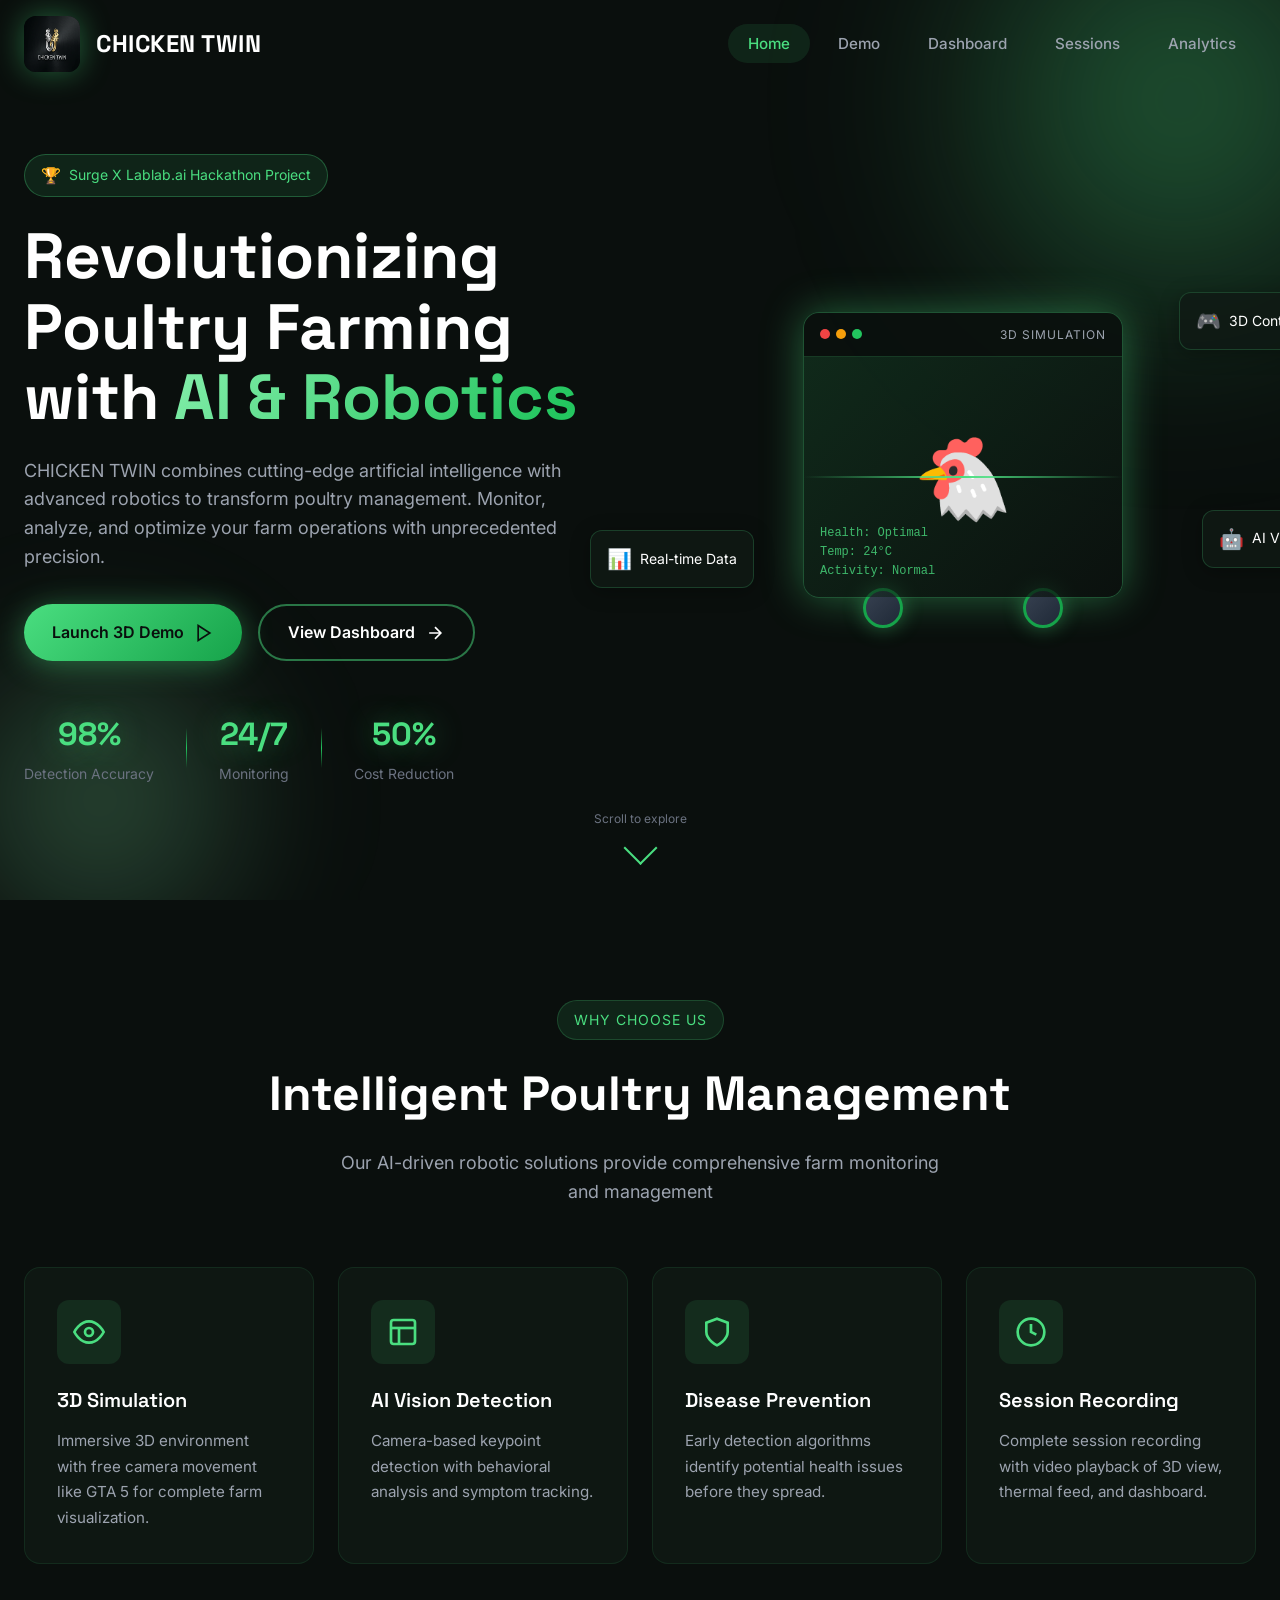
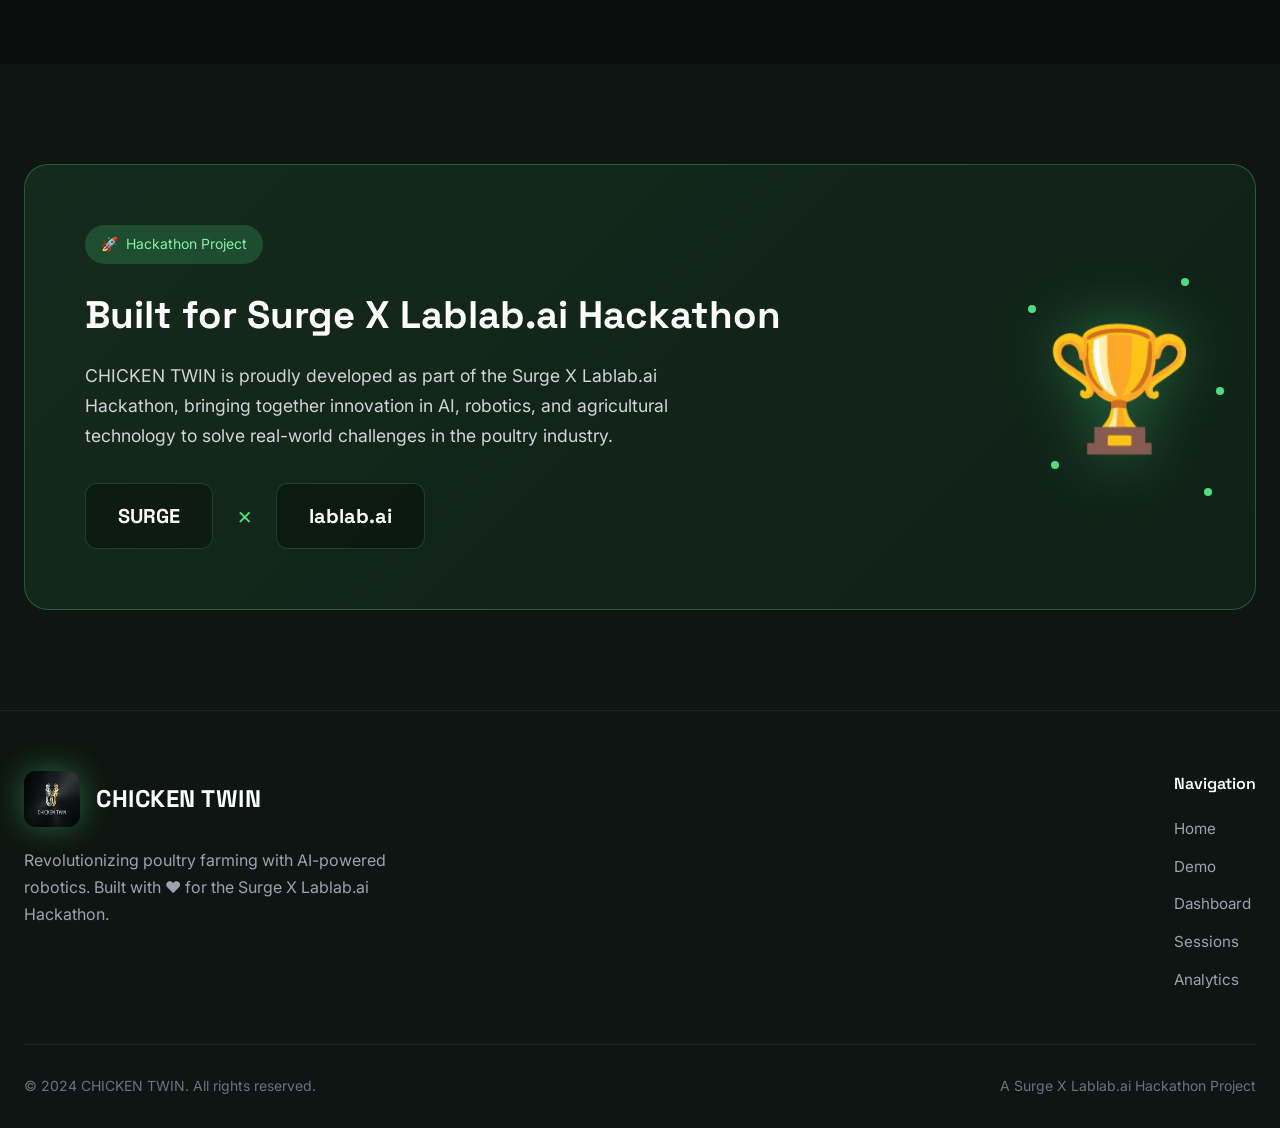
==== index.html @ 98b80a3b "Add files via upload" ====
<!DOCTYPE html>
<html lang="en">

<head>
    <meta charset="UTF-8">
    <meta name="viewport" content="width=device-width, initial-scale=1.0">
    <title>CHICKEN TWIN | AI-Powered Poultry Robotics</title>
    <link rel="icon" type="image/x-icon" href="fav.ico">
    <link rel="stylesheet" href="style.css">
    <link
        href="https://fonts.googleapis.com/css2?family=Inter:wght@300;400;500;600;700;800&family=Space+Grotesk:wght@400;500;600;700&display=swap"
        rel="stylesheet">
</head>

<body>
    <!-- Navigation -->
    <nav class="navbar">
        <div class="nav-container">
            <a href="index.html" class="logo">
                <img src="fav.ico" alt="Chicken Twin Logo" class="logo-icon">
                <span class="logo-text">CHICKEN TWIN</span>
            </a>
            <div class="nav-toggle" id="navToggle">
                <span></span>
                <span></span>
                <span></span>
            </div>
            <ul class="nav-menu" id="navMenu">
                <li><a href="index.html" class="nav-link active">Home</a></li>
                <li><a href="demo.html" class="nav-link">Demo</a></li>
                <li><a href="dashboard.html" class="nav-link">Dashboard</a></li>
                <li><a href="sessions.html" class="nav-link">Sessions</a></li>
                <li><a href="analytics.html" class="nav-link">Analytics</a></li>
            </ul>
        </div>
    </nav>

    <!-- Home Section -->
    <section id="home" class="hero">
        <div class="hero-glow"></div>
        <div class="hero-glow-2"></div>
        <div class="container">
            <div class="hero-content">
                <div class="hero-badge">
                    <span class="badge-icon">🏆</span>
                    <span>Surge X Lablab.ai Hackathon Project</span>
                </div>
                <h1 class="hero-title">
                    Revolutionizing Poultry Farming with
                    <span class="gradient-text">AI & Robotics</span>
                </h1>
                <p class="hero-subtitle">
                    CHICKEN TWIN combines cutting-edge artificial intelligence with advanced robotics
                    to transform poultry management. Monitor, analyze, and optimize your farm operations
                    with unprecedented precision.
                </p>
                <div class="hero-buttons">
                    <a href="demo.html" class="btn btn-primary">
                        <span>Launch 3D Demo</span>
                        <svg width="20" height="20" viewBox="0 0 24 24" fill="none" stroke="currentColor"
                            stroke-width="2">
                            <polygon points="5 3 19 12 5 21 5 3"></polygon>
                        </svg>
                    </a>
                    <a href="dashboard.html" class="btn btn-secondary">
                        <span>View Dashboard</span>
                        <svg width="20" height="20" viewBox="0 0 24 24" fill="none" stroke="currentColor"
                            stroke-width="2">
                            <path d="M5 12h14M12 5l7 7-7 7" />
                        </svg>
                    </a>
                </div>
                <div class="hero-stats">
                    <div class="stat-item">
                        <span class="stat-number">98%</span>
                        <span class="stat-label">Detection Accuracy</span>
                    </div>
                    <div class="stat-divider"></div>
                    <div class="stat-item">
                        <span class="stat-number">24/7</span>
                        <span class="stat-label">Monitoring</span>
                    </div>
                    <div class="stat-divider"></div>
                    <div class="stat-item">
                        <span class="stat-number">50%</span>
                        <span class="stat-label">Cost Reduction</span>
                    </div>
                </div>
            </div>
            <div class="hero-visual">
                <div class="robot-card">
                    <div class="robot-screen">
                        <div class="screen-header">
                            <div class="screen-dots">
                                <span></span>
                                <span></span>
                                <span></span>
                            </div>
                            <span class="screen-title">3D Simulation</span>
                        </div>
                        <div class="screen-content">
                            <div class="chicken-icon">🐔</div>
                            <div class="scan-line"></div>
                            <div class="data-overlay">
                                <div class="data-point">Health: Optimal</div>
                                <div class="data-point">Temp: 24°C</div>
                                <div class="data-point">Activity: Normal</div>
                            </div>
                        </div>
                    </div>
                    <div class="robot-base">
                        <div class="robot-wheel"></div>
                        <div class="robot-wheel"></div>
                    </div>
                </div>
                <div class="floating-cards">
                    <div class="float-card card-1">
                        <span class="card-icon">🎮</span>
                        <span>3D Control</span>
                    </div>
                    <div class="float-card card-2">
                        <span class="card-icon">📊</span>
                        <span>Real-time Data</span>
                    </div>
                    <div class="float-card card-3">
                        <span class="card-icon">🤖</span>
                        <span>AI Vision</span>
                    </div>
                </div>
            </div>
        </div>
        <div class="scroll-indicator">
            <span>Scroll to explore</span>
            <div class="scroll-arrow"></div>
        </div>
    </section>

    <!-- Features Section -->
    <section class="features">
        <div class="container">
            <div class="section-header">
                <span class="section-tag">Why Choose Us</span>
                <h2 class="section-title">Intelligent Poultry Management</h2>
                <p class="section-subtitle">Our AI-driven robotic solutions provide comprehensive farm monitoring and
                    management</p>
            </div>
            <div class="features-grid">
                <div class="feature-card">
                    <div class="feature-icon">
                        <svg width="32" height="32" viewBox="0 0 24 24" fill="none" stroke="currentColor"
                            stroke-width="2">
                            <path d="M1 12s4-8 11-8 11 8 11 8-4 8-11 8-11-8-11-8z"></path>
                            <circle cx="12" cy="12" r="3"></circle>
                        </svg>
                    </div>
                    <h3>3D Simulation</h3>
                    <p>Immersive 3D environment with free camera movement like GTA 5 for complete farm visualization.
                    </p>
                </div>
                <div class="feature-card">
                    <div class="feature-icon">
                        <svg width="32" height="32" viewBox="0 0 24 24" fill="none" stroke="currentColor"
                            stroke-width="2">
                            <rect x="3" y="3" width="18" height="18" rx="2" ry="2"></rect>
                            <line x1="3" y1="9" x2="21" y2="9"></line>
                            <line x1="9" y1="21" x2="9" y2="9"></line>
                        </svg>
                    </div>
                    <h3>AI Vision Detection</h3>
                    <p>Camera-based keypoint detection with behavioral analysis and symptom tracking.</p>
                </div>
                <div class="feature-card">
                    <div class="feature-icon">
                        <svg width="32" height="32" viewBox="0 0 24 24" fill="none" stroke="currentColor"
                            stroke-width="2">
                            <path d="M12 22s8-4 8-10V5l-8-3-8 3v7c0 6 8 10 8 10z"></path>
                        </svg>
                    </div>
                    <h3>Disease Prevention</h3>
                    <p>Early detection algorithms identify potential health issues before they spread.</p>
                </div>
                <div class="feature-card">
                    <div class="feature-icon">
                        <svg width="32" height="32" viewBox="0 0 24 24" fill="none" stroke="currentColor"
                            stroke-width="2">
                            <circle cx="12" cy="12" r="10"></circle>
                            <polyline points="12 6 12 12 16 14"></polyline>
                        </svg>
                    </div>
                    <h3>Session Recording</h3>
                    <p>Complete session recording with video playback of 3D view, thermal feed, and dashboard.</p>
                </div>
            </div>
        </div>
    </section>

    <!-- Hackathon Section -->
    <section class="hackathon">
        <div class="container">
            <div class="hackathon-card">
                <div class="hackathon-content">
                    <div class="hackathon-badge">
                        <span>🚀</span>
                        <span>Hackathon Project</span>
                    </div>
                    <h2>Built for Surge X Lablab.ai Hackathon</h2>
                    <p>CHICKEN TWIN is proudly developed as part of the Surge X Lablab.ai Hackathon,
                        bringing together innovation in AI, robotics, and agricultural technology to
                        solve real-world challenges in the poultry industry.</p>
                    <div class="hackathon-logos">
                        <div class="partner-logo">
                            <span class="logo-placeholder">SURGE</span>
                        </div>
                        <span class="logo-divider">×</span>
                        <div class="partner-logo">
                            <span class="logo-placeholder">lablab.ai</span>
                        </div>
                    </div>
                </div>
                <div class="hackathon-visual">
                    <div class="trophy-icon">🏆</div>
                    <div class="particles">
                        <span></span>
                        <span></span>
                        <span></span>
                        <span></span>
                        <span></span>
                    </div>
                </div>
            </div>
        </div>
    </section>

    <!-- Footer -->
    <footer class="footer">
        <div class="container">
            <div class="footer-content">
                <div class="footer-brand">
                    <a href="index.html" class="logo">
                        <img src="fav.ico" alt="Chicken Twin Logo" class="logo-icon">
                        <span class="logo-text">CHICKEN TWIN</span>
                    </a>
                    <p>Revolutionizing poultry farming with AI-powered robotics. Built with ❤️ for the Surge X Lablab.ai
                        Hackathon.</p>
                </div>
                <div class="footer-links">
                    <div class="footer-column">
                        <h4>Navigation</h4>
                        <ul>
                            <li><a href="index.html">Home</a></li>
                            <li><a href="demo.html">Demo</a></li>
                            <li><a href="dashboard.html">Dashboard</a></li>
                            <li><a href="sessions.html">Sessions</a></li>
                            <li><a href="analytics.html">Analytics</a></li>
                        </ul>
                    </div>
                </div>
            </div>
            <div class="footer-bottom">
                <p>&copy; 2024 CHICKEN TWIN. All rights reserved.</p>
                <p>A Surge X Lablab.ai Hackathon Project</p>
            </div>
        </div>
    </footer>

    <script>
        // Mobile Navigation Toggle
        const navToggle = document.getElementById('navToggle');
        const navMenu = document.getElementById('navMenu');

        navToggle.addEventListener('click', () => {
            navMenu.classList.toggle('active');
            navToggle.classList.toggle('active');
        });

        document.querySelectorAll('.nav-link').forEach(link => {
            link.addEventListener('click', () => {
                navMenu.classList.remove('active');
                navToggle.classList.remove('active');
            });
        });

        window.addEventListener('scroll', () => {
            const navbar = document.querySelector('.navbar');
            if (window.scrollY > 50) {
                navbar.classList.add('scrolled');
            } else {
                navbar.classList.remove('scrolled');
            }
        });
    </script>
</body>

</html>
---- style.css ----
/* ===== CSS Variables ===== */
:root {
    --primary-50: #f0fdf4;
    --primary-100: #dcfce7;
    --primary-200: #bbf7d0;
    --primary-300: #86efac;
    --primary-400: #4ade80;
    --primary-500: #22c55e;
    --primary-600: #16a34a;
    --primary-700: #15803d;
    --primary-800: #166534;
    --primary-900: #14532d;

    --glow-primary: rgba(74, 222, 128, 0.4);
    --glow-secondary: rgba(134, 239, 172, 0.3);
    --glow-intense: rgba(34, 197, 94, 0.6);

    --healthy-color: #22c55e;
    --warning-color: #f59e0b;
    --critical-color: #ef4444;

    --white: #ffffff;
    --gray-50: #f9fafb;
    --gray-100: #f3f4f6;
    --gray-200: #e5e7eb;
    --gray-300: #d1d5db;
    --gray-400: #9ca3af;
    --gray-500: #6b7280;
    --gray-600: #4b5563;
    --gray-700: #374151;
    --gray-800: #1f2937;
    --gray-900: #111827;

    --bg-primary: #0a0f0d;
    --bg-secondary: #0f1512;
    --bg-card: rgba(15, 25, 20, 0.8);

    --font-primary: 'Inter', -apple-system, BlinkMacSystemFont, sans-serif;
    --font-display: 'Space Grotesk', sans-serif;

    --container-max: 1400px;
    --section-padding: 100px;

    --transition-fast: 0.15s ease;
    --transition-base: 0.3s ease;
    --transition-slow: 0.5s ease;

    --radius-sm: 8px;
    --radius-md: 12px;
    --radius-lg: 16px;
    --radius-xl: 24px;
    --radius-full: 9999px;
}

/* ===== Reset & Base ===== */
*,
*::before,
*::after {
    margin: 0;
    padding: 0;
    box-sizing: border-box;
}

html {
    scroll-behavior: smooth;
    font-size: 16px;
}

body {
    font-family: var(--font-primary);
    background-color: var(--bg-primary);
    color: var(--gray-300);
    line-height: 1.6;
    overflow-x: hidden;
}

a {
    text-decoration: none;
    color: inherit;
    transition: var(--transition-base);
}

ul {
    list-style: none;
}

img {
    max-width: 100%;
    height: auto;
    display: block;
}

.container {
    max-width: var(--container-max);
    margin: 0 auto;
    padding: 0 24px;
}

/* ===== Demo Body ===== */
.demo-body {
    overflow: hidden;
    height: 100vh;
}

/* ===== Navigation ===== */
.navbar {
    position: fixed;
    top: 0;
    left: 0;
    right: 0;
    z-index: 1000;
    padding: 16px 0;
    transition: var(--transition-base);
}

.navbar.scrolled {
    background: rgba(10, 15, 13, 0.95);
    backdrop-filter: blur(20px);
    border-bottom: 1px solid rgba(74, 222, 128, 0.1);
    padding: 10px 0;
}

.demo-nav {
    background: rgba(10, 15, 13, 0.95);
    backdrop-filter: blur(20px);
}

.nav-container {
    max-width: var(--container-max);
    margin: 0 auto;
    padding: 0 24px;
    display: flex;
    align-items: center;
    justify-content: space-between;
}

.logo {
    display: flex;
    align-items: center;
    gap: 16px;
}

.logo-icon {
    width: 56px;
    height: 56px;
    border-radius: var(--radius-md);
    box-shadow: 0 0 30px var(--glow-primary);
}

.logo-text {
    font-family: var(--font-display);
    font-size: 1.5rem;
    font-weight: 700;
    color: var(--white);
    letter-spacing: 0.5px;
}

.nav-menu {
    display: flex;
    align-items: center;
    gap: 8px;
}

.nav-link {
    padding: 10px 20px;
    color: var(--gray-400);
    font-weight: 500;
    font-size: 0.95rem;
    border-radius: var(--radius-full);
    transition: var(--transition-base);
}

.nav-link:hover,
.nav-link.active {
    color: var(--primary-400);
}

.nav-link.active {
    background: rgba(74, 222, 128, 0.1);
}

.nav-toggle {
    display: none;
    flex-direction: column;
    gap: 6px;
    cursor: pointer;
    padding: 5px;
    z-index: 1001;
}

.nav-toggle span {
    display: block;
    width: 28px;
    height: 2px;
    background: var(--primary-400);
    border-radius: 2px;
    transition: var(--transition-base);
}

/* ===== Buttons ===== */
.btn {
    display: inline-flex;
    align-items: center;
    gap: 10px;
    padding: 14px 28px;
    font-weight: 600;
    font-size: 1rem;
    border-radius: var(--radius-full);
    border: none;
    cursor: pointer;
    transition: var(--transition-base);
}

.btn-primary {
    background: linear-gradient(135deg, var(--primary-400), var(--primary-600));
    color: var(--bg-primary);
    box-shadow: 0 4px 30px var(--glow-primary);
}

.btn-primary:hover {
    transform: translateY(-3px);
    box-shadow: 0 8px 40px var(--glow-intense);
}

.btn-secondary {
    background: transparent;
    color: var(--white);
    border: 2px solid rgba(74, 222, 128, 0.5);
}

.btn-secondary:hover {
    background: rgba(74, 222, 128, 0.1);
    border-color: var(--primary-400);
}

.btn-sm {
    padding: 10px 20px;
    font-size: 0.875rem;
}

.btn-start {
    background: linear-gradient(135deg, var(--primary-400), var(--primary-600));
    color: var(--bg-primary);
    box-shadow: 0 4px 20px var(--glow-primary);
}

.btn-stop {
    background: linear-gradient(135deg, var(--critical-color), #dc2626);
    color: var(--white);
    box-shadow: 0 4px 20px rgba(239, 68, 68, 0.4);
}

.btn-danger {
    background: rgba(239, 68, 68, 0.2);
    color: var(--critical-color);
    border: 1px solid rgba(239, 68, 68, 0.3);
}

.btn-danger:hover {
    background: rgba(239, 68, 68, 0.3);
}

.btn:disabled {
    opacity: 0.5;
    cursor: not-allowed;
    transform: none !important;
}

/* ===== Demo Container ===== */
.demo-container {
    display: flex;
    flex-direction: column;
    height: 100vh;
    padding-top: 70px;
}

/* ===== Session Controls Bar ===== */
.session-controls-bar {
    display: flex;
    justify-content: space-between;
    align-items: center;
    padding: 12px 24px;
    background: rgba(10, 15, 13, 0.95);
    border-bottom: 1px solid rgba(74, 222, 128, 0.2);
    flex-shrink: 0;
}

.session-info {
    display: flex;
    align-items: center;
    gap: 24px;
}

.session-status {
    display: flex;
    align-items: center;
    gap: 10px;
    padding: 8px 16px;
    background: var(--bg-card);
    border: 1px solid rgba(74, 222, 128, 0.2);
    border-radius: var(--radius-full);
}

.status-dot {
    width: 10px;
    height: 10px;
    border-radius: 50%;
}

.status-dot.online {
    background: var(--healthy-color);
    box-shadow: 0 0 10px var(--healthy-color);
    animation: pulse-dot 2s infinite;
}

.status-dot.offline {
    background: var(--gray-500);
}

@keyframes pulse-dot {

    0%,
    100% {
        opacity: 1;
    }

    50% {
        opacity: 0.5;
    }
}

.status-text {
    font-weight: 500;
    color: var(--white);
    font-size: 0.9rem;
}

.session-timer {
    font-family: var(--font-display);
    font-size: 1.5rem;
    font-weight: 700;
    color: var(--primary-400);
    font-variant-numeric: tabular-nums;
}

.control-buttons {
    display: flex;
    gap: 12px;
}

/* ===== Split View ===== */
.split-view {
    display: grid;
    grid-template-columns: 1fr 1fr;
    gap: 2px;
    flex: 1;
    min-height: 0;
    background: rgba(74, 222, 128, 0.1);
}

.view-panel {
    display: flex;
    flex-direction: column;
    background: var(--bg-primary);
    overflow: hidden;
}

.view-header {
    display: flex;
    justify-content: space-between;
    align-items: center;
    padding: 12px 20px;
    background: rgba(0, 0, 0, 0.4);
    border-bottom: 1px solid rgba(74, 222, 128, 0.1);
    flex-shrink: 0;
}

.view-header h3 {
    font-size: 1rem;
    font-weight: 600;
    color: var(--white);
}

.view-controls-info {
    font-size: 0.75rem;
    color: var(--gray-500);
    background: rgba(0, 0, 0, 0.3);
    padding: 4px 10px;
    border-radius: var(--radius-sm);
}

.temp-legend {
    display: flex;
    align-items: center;
    gap: 8px;
    font-size: 0.75rem;
}

.temp-cold {
    color: #3b82f6;
}

.temp-hot {
    color: #ef4444;
}

.temp-gradient {
    width: 60px;
    height: 6px;
    background: linear-gradient(to right, #3b82f6, #22c55e, #f59e0b, #ef4444);
    border-radius: 3px;
}

.view-content {
    flex: 1;
    position: relative;
    overflow: hidden;
    min-height: 0;
}

.view-content canvas {
    width: 100% !important;
    height: 100% !important;
    display: block;
}

/* ===== 3D HUD ===== */
.hud-3d {
    position: absolute;
    top: 16px;
    left: 16px;
    right: 16px;
    display: none;
    justify-content: space-between;
    align-items: flex-start;
    pointer-events: none;
    z-index: 10;
}

.hud-3d.active,
#hud3D[style*="block"] {
    display: flex;
}

.hud-compass {
    width: 50px;
    height: 50px;
    display: flex;
    align-items: center;
    justify-content: center;
    background: rgba(0, 0, 0, 0.6);
    border: 2px solid var(--primary-400);
    border-radius: 50%;
    font-family: var(--font-display);
    font-size: 1.25rem;
    font-weight: 700;
    color: var(--primary-400);
}

.hud-stats {
    display: flex;
    flex-direction: column;
    gap: 8px;
    background: rgba(0, 0, 0, 0.6);
    padding: 12px 16px;
    border-radius: var(--radius-md);
    border: 1px solid rgba(74, 222, 128, 0.2);
}

.hud-stat {
    display: flex;
    justify-content: space-between;
    gap: 20px;
}

.hud-label {
    font-size: 0.75rem;
    color: var(--gray-400);
}

.hud-value {
    font-family: var(--font-display);
    font-size: 0.85rem;
    font-weight: 600;
    color: var(--white);
}

/* ===== Inactive Overlay ===== */
.inactive-overlay {
    position: absolute;
    inset: 0;
    display: flex;
    align-items: center;
    justify-content: center;
    background: rgba(10, 15, 13, 0.95);
    z-index: 20;
}

.inactive-content {
    text-align: center;
}

.inactive-icon {
    font-size: 64px;
    display: block;
    margin-bottom: 20px;
    opacity: 0.6;
}

.inactive-content h3 {
    font-family: var(--font-display);
    font-size: 1.5rem;
    color: var(--white);
    margin-bottom: 12px;
}

.inactive-content p {
    color: var(--gray-400);
    margin-bottom: 8px;
}

.controls-hint {
    font-size: 0.85rem;
    color: var(--primary-400);
    background: rgba(74, 222, 128, 0.1);
    padding: 8px 16px;
    border-radius: var(--radius-full);
    display: inline-block;
    margin-top: 12px;
}

/* ===== Thermal Footer ===== */
.thermal-footer {
    display: flex;
    justify-content: space-around;
    padding: 10px 20px;
    background: rgba(0, 0, 0, 0.4);
    border-top: 1px solid rgba(74, 222, 128, 0.1);
    font-size: 0.85rem;
    color: var(--gray-400);
    flex-shrink: 0;
}

.thermal-footer strong {
    color: var(--white);
}

/* ===== Live Stats Bar ===== */
.live-stats-bar {
    padding: 16px 24px;
    background: var(--bg-secondary);
    border-top: 1px solid rgba(74, 222, 128, 0.2);
    flex-shrink: 0;
}

.stats-ticker {
    display: flex;
    justify-content: center;
    align-items: center;
    gap: 40px;
    flex-wrap: wrap;
}

.ticker-item {
    text-align: center;
}

.ticker-label {
    display: block;
    font-size: 0.7rem;
    color: var(--gray-500);
    text-transform: uppercase;
    letter-spacing: 1px;
    margin-bottom: 4px;
}

.ticker-value {
    font-family: var(--font-display);
    font-size: 1.5rem;
    font-weight: 700;
    color: var(--white);
}

.ticker-value.healthy {
    color: var(--healthy-color);
}

.ticker-value.warning {
    color: var(--warning-color);
}

.ticker-value.critical {
    color: var(--critical-color);
}

.ticker-divider {
    width: 1px;
    height: 40px;
    background: linear-gradient(to bottom, transparent, rgba(74, 222, 128, 0.3), transparent);
}

/* ===== Notifications ===== */
.notifications-container {
    position: fixed;
    top: 100px;
    right: 24px;
    z-index: 1001;
    display: flex;
    flex-direction: column;
    gap: 12px;
    max-width: 380px;
}

.notification {
    display: flex;
    align-items: flex-start;
    gap: 12px;
    padding: 16px;
    background: var(--bg-card);
    border: 1px solid rgba(74, 222, 128, 0.2);
    border-radius: var(--radius-md);
    box-shadow: 0 10px 40px rgba(0, 0, 0, 0.4);
    animation: slideIn 0.3s ease;
}

@keyframes slideIn {
    from {
        opacity: 0;
        transform: translateX(100px);
    }

    to {
        opacity: 1;
        transform: translateX(0);
    }
}

.notification.fade-out {
    animation: slideOut 0.3s ease forwards;
}

@keyframes slideOut {
    to {
        opacity: 0;
        transform: translateX(100px);
    }
}

.notification-success {
    border-left: 4px solid var(--healthy-color);
}

.notification-danger {
    border-left: 4px solid var(--critical-color);
}

.notification-info {
    border-left: 4px solid #3b82f6;
}

.notification-icon {
    font-size: 1.5rem;
}

.notification-content {
    flex: 1;
}

.notification-content strong {
    display: block;
    color: var(--white);
    margin-bottom: 4px;
}

.notification-content p {
    font-size: 0.875rem;
    color: var(--gray-400);
    margin: 0;
}

.notification-close {
    background: none;
    border: none;
    color: var(--gray-400);
    font-size: 1.25rem;
    cursor: pointer;
    padding: 0;
    line-height: 1;
}

/* ===== Page Header ===== */
.page-header {
    padding: 140px 0 60px;
    position: relative;
    overflow: hidden;
    background: var(--bg-secondary);
}

.hero-glow {
    position: absolute;
    top: -200px;
    right: -200px;
    width: 600px;
    height: 600px;
    background: radial-gradient(circle, var(--glow-primary) 0%, transparent 70%);
    filter: blur(80px);
    pointer-events: none;
}

.page-header-content {
    text-align: center;
    position: relative;
    z-index: 1;
}

.section-tag {
    display: inline-block;
    padding: 8px 16px;
    background: rgba(74, 222, 128, 0.1);
    border: 1px solid rgba(74, 222, 128, 0.2);
    border-radius: var(--radius-full);
    font-size: 0.875rem;
    color: var(--primary-400);
    margin-bottom: 16px;
    text-transform: uppercase;
    letter-spacing: 1px;
}

.page-title {
    font-family: var(--font-display);
    font-size: clamp(2rem, 4vw, 3rem);
    font-weight: 700;
    color: var(--white);
    margin-bottom: 16px;
}

.page-subtitle {
    font-size: 1.125rem;
    color: var(--gray-400);
    max-width: 600px;
    margin: 0 auto;
}

/* ===== Dashboard Section ===== */
.dashboard-section {
    padding: 40px 0 100px;
    background: var(--bg-primary);
}

.session-banner {
    display: flex;
    justify-content: space-between;
    align-items: center;
    padding: 16px 24px;
    background: rgba(239, 68, 68, 0.1);
    border: 1px solid rgba(239, 68, 68, 0.3);
    border-radius: var(--radius-lg);
    margin-bottom: 32px;
}

.session-banner.active {
    background: rgba(74, 222, 128, 0.1);
    border-color: rgba(74, 222, 128, 0.3);
}

.banner-content {
    display: flex;
    align-items: center;
    gap: 12px;
}

.banner-icon {
    font-size: 1.5rem;
}

.banner-text {
    color: var(--gray-300);
}

.dashboard-stats-grid {
    display: grid;
    grid-template-columns: repeat(4, 1fr);
    gap: 20px;
    margin-bottom: 32px;
}

.dash-stat-card {
    display: flex;
    align-items: center;
    gap: 16px;
    padding: 24px;
    background: var(--bg-card);
    border: 1px solid rgba(74, 222, 128, 0.1);
    border-radius: var(--radius-lg);
}

.dash-stat-icon {
    width: 56px;
    height: 56px;
    display: flex;
    align-items: center;
    justify-content: center;
    border-radius: var(--radius-md);
    font-size: 1.5rem;
}

.dash-stat-icon.green {
    background: rgba(74, 222, 128, 0.2);
}

.dash-stat-icon.blue {
    background: rgba(59, 130, 246, 0.2);
}

.dash-stat-icon.orange {
    background: rgba(249, 115, 22, 0.2);
}

.dash-stat-icon.red {
    background: rgba(239, 68, 68, 0.2);
}

.dash-stat-value {
    display: block;
    font-family: var(--font-display);
    font-size: 1.75rem;
    font-weight: 700;
    color: var(--white);
}

.dash-stat-label {
    font-size: 0.875rem;
    color: var(--gray-400);
}

.dashboard-grid {
    display: grid;
    grid-template-columns: repeat(2, 1fr);
    gap: 24px;
}

.dash-card {
    background: var(--bg-card);
    border: 1px solid rgba(74, 222, 128, 0.1);
    border-radius: var(--radius-lg);
    overflow: hidden;
}

.dash-card.full-width {
    grid-column: 1 / -1;
}

.dash-card-header {
    display: flex;
    justify-content: space-between;
    align-items: center;
    padding: 16px 20px;
    background: rgba(0, 0, 0, 0.3);
    border-bottom: 1px solid rgba(74, 222, 128, 0.1);
}

.dash-card-header h3 {
    font-size: 1rem;
    font-weight: 600;
    color: var(--white);
}

.live-indicator {
    display: flex;
    align-items: center;
    gap: 8px;
    font-size: 0.75rem;
    color: var(--gray-500);
}

.live-indicator.active {
    color: var(--critical-color);
}

.live-indicator.active .live-dot {
    background: var(--critical-color);
    animation: pulse-dot 1s infinite;
}

.live-dot {
    width: 8px;
    height: 8px;
    border-radius: 50%;
    background: var(--gray-500);
}

.dash-card-content {
    padding: 20px;
}

/* Health Distribution */
.health-bar-container {
    display: flex;
    height: 20px;
    background: rgba(0, 0, 0, 0.3);
    border-radius: var(--radius-full);
    overflow: hidden;
    margin-bottom: 16px;
}

.health-bar {
    height: 100%;
    transition: width 0.5s ease;
}

.health-bar.healthy {
    background: var(--healthy-color);
}

.health-bar.warning {
    background: var(--warning-color);
}

.health-bar.critical {
    background: var(--critical-color);
}

.health-legend {
    display: flex;
    justify-content: center;
    gap: 24px;
}

.legend-item {
    display: flex;
    align-items: center;
    gap: 8px;
    font-size: 0.85rem;
    color: var(--gray-400);
}

.legend-color {
    width: 12px;
    height: 12px;
    border-radius: 3px;
}

.legend-color.healthy {
    background: var(--healthy-color);
}

.legend-color.warning {
    background: var(--warning-color);
}

.legend-color.critical {
    background: var(--critical-color);
}

.legend-item strong {
    color: var(--white);
}

/* Temperature Gauge */
.temp-gauge-container {
    text-align: center;
}

.temp-gauge {
    position: relative;
    height: 20px;
    background: rgba(0, 0, 0, 0.3);
    border-radius: var(--radius-full);
    overflow: hidden;
    margin-bottom: 8px;
}

.gauge-fill {
    height: 100%;
    background: linear-gradient(90deg, #3b82f6, var(--healthy-color), var(--warning-color), var(--critical-color));
    border-radius: var(--radius-full);
    transition: width 0.5s ease;
}

.gauge-value {
    position: absolute;
    top: 50%;
    left: 50%;
    transform: translate(-50%, -50%);
    font-family: var(--font-display);
    font-size: 0.85rem;
    font-weight: 600;
    color: var(--white);
    text-shadow: 0 1px 2px rgba(0, 0, 0, 0.5);
}

.temp-range-labels {
    display: flex;
    justify-content: space-between;
    font-size: 0.75rem;
    color: var(--gray-500);
}

/* Alerts Table */
.alerts-table-container {
    max-height: 300px;
    overflow-y: auto;
}

.alerts-table {
    width: 100%;
    border-collapse: collapse;
}

.alerts-table th,
.alerts-table td {
    padding: 12px 16px;
    text-align: left;
    border-bottom: 1px solid rgba(74, 222, 128, 0.1);
}

.alerts-table th {
    font-size: 0.7rem;
    font-weight: 600;
    color: var(--gray-400);
    text-transform: uppercase;
    letter-spacing: 1px;
    background: rgba(0, 0, 0, 0.2);
    position: sticky;
    top: 0;
}

.alerts-table td {
    font-size: 0.85rem;
    color: var(--gray-300);
}

.alerts-table .no-data td {
    text-align: center;
    color: var(--gray-500);
    padding: 40px;
}

.alert-row.warning {
    border-left: 3px solid var(--warning-color);
}

.alert-row.critical {
    border-left: 3px solid var(--critical-color);
}

.session-badge {
    background: rgba(74, 222, 128, 0.1);
    color: var(--primary-400);
    padding: 2px 8px;
    border-radius: var(--radius-sm);
    font-size: 0.75rem;
}

.alert-type-badge {
    display: inline-block;
    padding: 4px 10px;
    border-radius: var(--radius-sm);
    font-size: 0.75rem;
    font-weight: 500;
}

.alert-type-badge.warning {
    background: rgba(245, 158, 11, 0.2);
    color: var(--warning-color);
}

.alert-type-badge.critical {
    background: rgba(239, 68, 68, 0.2);
    color: var(--critical-color);
}

.status-badge {
    display: inline-block;
    padding: 4px 10px;
    border-radius: var(--radius-sm);
    font-size: 0.75rem;
    font-weight: 500;
}

.status-badge.active {
    background: rgba(239, 68, 68, 0.2);
    color: var(--critical-color);
}

/* ===== Sessions Section ===== */
.sessions-section {
    padding: 40px 0 100px;
    background: var(--bg-primary);
}

.sessions-header {
    display: flex;
    justify-content: space-between;
    align-items: center;
    margin-bottom: 32px;
}

.sessions-count {
    font-size: 1.25rem;
    color: var(--gray-300);
}

.sessions-count span {
    font-family: var(--font-display);
    font-weight: 700;
    color: var(--primary-400);
}

.sessions-grid {
    display: grid;
    grid-template-columns: repeat(auto-fill, minmax(380px, 1fr));
    gap: 24px;
}

.session-card {
    background: var(--bg-card);
    border: 1px solid rgba(74, 222, 128, 0.1);
    border-radius: var(--radius-lg);
    overflow: hidden;
    transition: var(--transition-base);
}

.session-card:hover {
    border-color: rgba(74, 222, 128, 0.3);
    transform: translateY(-4px);
    box-shadow: 0 20px 60px rgba(74, 222, 128, 0.1);
}

.session-card-header {
    display: flex;
    justify-content: space-between;
    align-items: center;
    padding: 16px 20px;
    background: rgba(0, 0, 0, 0.3);
    border-bottom: 1px solid rgba(74, 222, 128, 0.1);
}

.session-card-id {
    display: flex;
    align-items: center;
    gap: 10px;
    font-family: var(--font-display);
    font-weight: 600;
    color: var(--primary-400);
}

.session-icon {
    font-size: 1.25rem;
}

.session-date {
    font-size: 0.85rem;
    color: var(--gray-500);
}

.session-card-body {
    display: flex;
    gap: 20px;
    padding: 20px;
}

.session-card-preview {
    width: 100px;
    height: 100px;
    display: flex;
    flex-direction: column;
    align-items: center;
    justify-content: center;
    background: linear-gradient(135deg, rgba(20, 83, 45, 0.3), rgba(10, 15, 13, 0.8));
    border: 1px solid rgba(74, 222, 128, 0.2);
    border-radius: var(--radius-md);
    flex-shrink: 0;
}

.preview-icon {
    font-size: 2.5rem;
    margin-bottom: 8px;
}

.preview-frames {
    font-size: 0.7rem;
    color: var(--gray-400);
}

.session-card-info {
    flex: 1;
}

.info-row {
    display: flex;
    justify-content: space-between;
    padding: 6px 0;
    border-bottom: 1px solid rgba(255, 255, 255, 0.05);
    font-size: 0.85rem;
}

.info-row:last-child {
    border-bottom: none;
}

.info-row span {
    color: var(--gray-500);
}

.info-row strong {
    color: var(--white);
}

.info-row strong.healthy {
    color: var(--healthy-color);
}

.info-row strong.warning {
    color: var(--warning-color);
}

.info-row strong.critical {
    color: var(--critical-color);
}

.session-card-footer {
    display: flex;
    gap: 12px;
    padding: 16px 20px;
    background: rgba(0, 0, 0, 0.2);
    border-top: 1px solid rgba(74, 222, 128, 0.1);
}

.session-card-footer .btn {
    flex: 1;
    justify-content: center;
}

.session-card-footer .btn-danger {
    flex: 0;
    padding: 10px 14px;
}

/* Empty State */
.empty-state {
    display: none;
    flex-direction: column;
    align-items: center;
    justify-content: center;
    padding: 80px 40px;
    text-align: center;
}

.empty-icon {
    font-size: 64px;
    opacity: 0.5;
    margin-bottom: 24px;
}

.empty-state h3 {
    font-family: var(--font-display);
    font-size: 1.5rem;
    color: var(--white);
    margin-bottom: 12px;
}

.empty-state p {
    color: var(--gray-400);
    margin-bottom: 24px;
}

/* ===== Modal ===== */
.modal-overlay {
    position: fixed;
    inset: 0;
    background: rgba(0, 0, 0, 0.85);
    backdrop-filter: blur(8px);
    display: flex;
    align-items: center;
    justify-content: center;
    z-index: 2000;
    opacity: 0;
    visibility: hidden;
    transition: var(--transition-base);
    padding: 20px;
}

.modal-overlay.active {
    opacity: 1;
    visibility: visible;
}

.modal {
    width: 100%;
    max-width: 1200px;
    max-height: 95vh;
    background: var(--bg-secondary);
    border: 1px solid rgba(74, 222, 128, 0.2);
    border-radius: var(--radius-xl);
    overflow: hidden;
    display: flex;
    flex-direction: column;
}

.session-modal {
    max-width: 1100px;
}

.modal-header {
    display: flex;
    justify-content: space-between;
    align-items: center;
    padding: 20px 24px;
    background: rgba(0, 0, 0, 0.4);
    border-bottom: 1px solid rgba(74, 222, 128, 0.1);
    flex-shrink: 0;
}

.modal-header h2 {
    font-family: var(--font-display);
    font-size: 1.25rem;
    color: var(--white);
}

.modal-close {
    width: 40px;
    height: 40px;
    display: flex;
    align-items: center;
    justify-content: center;
    background: rgba(239, 68, 68, 0.1);
    border: 1px solid rgba(239, 68, 68, 0.3);
    border-radius: var(--radius-sm);
    color: var(--critical-color);
    font-size: 1.5rem;
    cursor: pointer;
    transition: var(--transition-base);
}

.modal-close:hover {
    background: rgba(239, 68, 68, 0.2);
}

.modal-body {
    flex: 1;
    overflow-y: auto;
    padding: 24px;
}

/* ===== Playback Container ===== */
.playback-container {
    display: grid;
    grid-template-columns: 1fr 1fr;
    gap: 16px;
    margin-bottom: 20px;
}

.playback-view {
    background: var(--bg-card);
    border: 1px solid rgba(74, 222, 128, 0.1);
    border-radius: var(--radius-lg);
    overflow: hidden;
}

.playback-view-header {
    padding: 12px 16px;
    background: rgba(0, 0, 0, 0.3);
    border-bottom: 1px solid rgba(74, 222, 128, 0.1);
}

.playback-view-header h4 {
    font-size: 0.9rem;
    font-weight: 600;
    color: var(--white);
}

.playback-canvas-container {
    height: 280px;
    background: linear-gradient(135deg, rgba(20, 83, 45, 0.2), rgba(10, 15, 13, 0.8));
}

.playback-canvas-container canvas {
    width: 100%;
    height: 100%;
    display: block;
}

/* ===== Playback Controls ===== */
.playback-controls {
    display: flex;
    align-items: center;
    gap: 16px;
    padding: 16px 20px;
    background: var(--bg-card);
    border: 1px solid rgba(74, 222, 128, 0.1);
    border-radius: var(--radius-lg);
    margin-bottom: 20px;
}

.playback-btn {
    width: 44px;
    height: 44px;
    display: flex;
    align-items: center;
    justify-content: center;
    background: rgba(74, 222, 128, 0.1);
    border: 1px solid rgba(74, 222, 128, 0.2);
    border-radius: var(--radius-sm);
    color: var(--primary-400);
    cursor: pointer;
    transition: var(--transition-base);
}

.playback-btn:hover {
    background: rgba(74, 222, 128, 0.2);
    border-color: var(--primary-400);
}

.playback-btn.play-btn {
    width: 56px;
    height: 56px;
    border-radius: 50%;
    background: linear-gradient(135deg, var(--primary-400), var(--primary-600));
    color: var(--bg-primary);
    border: none;
}

.playback-btn.play-btn:hover {
    transform: scale(1.05);
    box-shadow: 0 0 30px var(--glow-primary);
}

.playback-timeline {
    flex: 1;
}

.playback-timeline input[type="range"] {
    width: 100%;
    -webkit-appearance: none;
    height: 8px;
    background: rgba(74, 222, 128, 0.2);
    border-radius: 4px;
    outline: none;
}

.playback-timeline input[type="range"]::-webkit-slider-thumb {
    -webkit-appearance: none;
    width: 20px;
    height: 20px;
    background: var(--primary-400);
    border-radius: 50%;
    cursor: pointer;
    box-shadow: 0 0 10px var(--glow-primary);
    transition: var(--transition-base);
}

.playback-timeline input[type="range"]::-webkit-slider-thumb:hover {
    transform: scale(1.2);
}

.playback-timeline input[type="range"]::-moz-range-thumb {
    width: 20px;
    height: 20px;
    background: var(--primary-400);
    border: none;
    border-radius: 50%;
    cursor: pointer;
}

.playback-time {
    font-family: var(--font-display);
    font-size: 0.9rem;
    color: var(--gray-400);
    font-variant-numeric: tabular-nums;
    min-width: 100px;
    text-align: center;
}

.playback-speed {
    display: flex;
    align-items: center;
    gap: 8px;
    font-size: 0.85rem;
    color: var(--gray-400);
}

.playback-speed select {
    padding: 6px 12px;
    background: rgba(0, 0, 0, 0.3);
    border: 1px solid rgba(74, 222, 128, 0.2);
    border-radius: var(--radius-sm);
    color: var(--white);
    font-size: 0.85rem;
    cursor: pointer;
}

.playback-speed select option {
    background: var(--bg-primary);
}

/* ===== Playback Dashboard ===== */
.playback-dashboard {
    background: var(--bg-card);
    border: 1px solid rgba(74, 222, 128, 0.1);
    border-radius: var(--radius-lg);
    padding: 20px;
}

.playback-dashboard h4 {
    font-size: 1rem;
    font-weight: 600;
    color: var(--white);
    margin-bottom: 16px;
    padding-bottom: 12px;
    border-bottom: 1px solid rgba(74, 222, 128, 0.1);
}

.playback-stats-grid {
    display: grid;
    grid-template-columns: repeat(6, 1fr);
    gap: 16px;
    margin-bottom: 20px;
}

.playback-stat {
    text-align: center;
    padding: 16px;
    background: rgba(0, 0, 0, 0.2);
    border-radius: var(--radius-md);
}

.playback-stat-label {
    display: block;
    font-size: 0.7rem;
    color: var(--gray-500);
    text-transform: uppercase;
    letter-spacing: 1px;
    margin-bottom: 8px;
}

.playback-stat-value {
    font-family: var(--font-display);
    font-size: 1.5rem;
    font-weight: 700;
    color: var(--white);
}

.playback-stat-value.healthy {
    color: var(--healthy-color);
}

.playback-stat-value.warning {
    color: var(--warning-color);
}

.playback-stat-value.critical {
    color: var(--critical-color);
}

/* Playback Alerts */
.playback-alerts h5 {
    font-size: 0.9rem;
    color: var(--gray-300);
    margin-bottom: 12px;
}

.playback-alerts-list {
    max-height: 150px;
    overflow-y: auto;
}

.no-alerts {
    color: var(--gray-500);
    font-size: 0.9rem;
    text-align: center;
    padding: 20px;
}

.playback-alert {
    display: flex;
    align-items: center;
    gap: 16px;
    padding: 10px 14px;
    background: rgba(0, 0, 0, 0.2);
    border-radius: var(--radius-sm);
    margin-bottom: 8px;
    font-size: 0.85rem;
}

.playback-alert.warning {
    border-left: 3px solid var(--warning-color);
}

.playback-alert.critical {
    border-left: 3px solid var(--critical-color);
}

.alert-time {
    color: var(--gray-500);
    min-width: 80px;
}

.alert-bird {
    color: var(--white);
    font-weight: 600;
    min-width: 70px;
}

.alert-type {
    padding: 2px 8px;
    border-radius: var(--radius-sm);
    font-size: 0.75rem;
}

.playback-alert.warning .alert-type {
    background: rgba(245, 158, 11, 0.2);
    color: var(--warning-color);
}

.playback-alert.critical .alert-type {
    background: rgba(239, 68, 68, 0.2);
    color: var(--critical-color);
}

.alert-temp {
    color: var(--gray-300);
    margin-left: auto;
}

/* ===== Hero Section ===== */
.hero {
    min-height: 100vh;
    display: flex;
    align-items: center;
    position: relative;
    padding: 120px 0 80px;
    overflow: hidden;
}

.hero-glow-2 {
    position: absolute;
    bottom: -100px;
    left: -100px;
    width: 400px;
    height: 400px;
    background: radial-gradient(circle, var(--glow-secondary) 0%, transparent 70%);
    filter: blur(60px);
    pointer-events: none;
}

.hero .container {
    display: grid;
    grid-template-columns: 1fr 1fr;
    gap: 60px;
    align-items: center;
}

.hero-content {
    position: relative;
    z-index: 1;
}

.hero-badge {
    display: inline-flex;
    align-items: center;
    gap: 8px;
    background: rgba(74, 222, 128, 0.1);
    border: 1px solid rgba(74, 222, 128, 0.3);
    padding: 8px 16px;
    border-radius: var(--radius-full);
    font-size: 0.875rem;
    color: var(--primary-400);
    margin-bottom: 24px;
}

.badge-icon {
    font-size: 1rem;
}

.hero-title {
    font-family: var(--font-display);
    font-size: clamp(2.5rem, 5vw, 4rem);
    font-weight: 700;
    color: var(--white);
    line-height: 1.1;
    margin-bottom: 24px;
}

.gradient-text {
    background: linear-gradient(135deg, var(--primary-300), var(--primary-500), var(--primary-300));
    background-size: 200% auto;
    -webkit-background-clip: text;
    -webkit-text-fill-color: transparent;
    background-clip: text;
    animation: gradient-shift 4s ease infinite;
}

@keyframes gradient-shift {

    0%,
    100% {
        background-position: 0% center;
    }

    50% {
        background-position: 100% center;
    }
}

.hero-subtitle {
    font-size: 1.125rem;
    color: var(--gray-400);
    margin-bottom: 32px;
    max-width: 540px;
}

.hero-buttons {
    display: flex;
    gap: 16px;
    margin-bottom: 48px;
    flex-wrap: wrap;
}

.hero-stats {
    display: flex;
    align-items: center;
    gap: 32px;
    flex-wrap: wrap;
}

.stat-item {
    text-align: center;
}

.stat-number {
    display: block;
    font-family: var(--font-display);
    font-size: 2rem;
    font-weight: 700;
    color: var(--primary-400);
    text-shadow: 0 0 30px var(--glow-primary);
}

.stat-label {
    font-size: 0.875rem;
    color: var(--gray-500);
}

.stat-divider {
    width: 1px;
    height: 40px;
    background: linear-gradient(to bottom, transparent, var(--primary-500), transparent);
}

/* Hero Visual */
.hero-visual {
    position: relative;
    display: flex;
    justify-content: center;
    align-items: center;
}

.robot-card {
    position: relative;
    z-index: 2;
}

.robot-screen {
    width: 320px;
    background: var(--bg-card);
    border: 1px solid rgba(74, 222, 128, 0.3);
    border-radius: var(--radius-lg);
    overflow: hidden;
    box-shadow: 0 0 40px var(--glow-primary);
}

.screen-header {
    display: flex;
    align-items: center;
    justify-content: space-between;
    padding: 12px 16px;
    background: rgba(0, 0, 0, 0.3);
    border-bottom: 1px solid rgba(74, 222, 128, 0.2);
}

.screen-dots {
    display: flex;
    gap: 6px;
}

.screen-dots span {
    width: 10px;
    height: 10px;
    border-radius: 50%;
}

.screen-dots span:first-child {
    background: #ef4444;
}

.screen-dots span:nth-child(2) {
    background: #f59e0b;
}

.screen-dots span:last-child {
    background: var(--primary-500);
}

.screen-title {
    font-size: 0.75rem;
    color: var(--gray-400);
    text-transform: uppercase;
    letter-spacing: 1px;
}

.screen-content {
    position: relative;
    height: 240px;
    display: flex;
    align-items: center;
    justify-content: center;
    background: linear-gradient(135deg, rgba(20, 83, 45, 0.3), rgba(10, 15, 13, 0.8));
}

.chicken-icon {
    font-size: 80px;
    animation: float 3s ease-in-out infinite;
}

@keyframes float {

    0%,
    100% {
        transform: translateY(0);
    }

    50% {
        transform: translateY(-10px);
    }
}

.scan-line {
    position: absolute;
    left: 0;
    right: 0;
    height: 2px;
    background: linear-gradient(90deg, transparent, var(--primary-400), transparent);
    animation: scan 2s linear infinite;
}

@keyframes scan {
    0% {
        top: 0;
        opacity: 0;
    }

    10% {
        opacity: 1;
    }

    90% {
        opacity: 1;
    }

    100% {
        top: 100%;
        opacity: 0;
    }
}

.data-overlay {
    position: absolute;
    bottom: 16px;
    left: 16px;
    right: 16px;
}

.data-point {
    font-size: 0.75rem;
    color: var(--primary-400);
    font-family: monospace;
    opacity: 0.8;
}

.robot-base {
    display: flex;
    justify-content: center;
    gap: 120px;
    margin-top: -10px;
}

.robot-wheel {
    width: 40px;
    height: 40px;
    background: linear-gradient(135deg, var(--gray-700), var(--gray-800));
    border-radius: 50%;
    border: 3px solid var(--primary-600);
    box-shadow: 0 0 20px var(--glow-primary);
}

.floating-cards {
    position: absolute;
    inset: -40px;
    pointer-events: none;
}

.float-card {
    position: absolute;
    display: flex;
    align-items: center;
    gap: 8px;
    padding: 12px 16px;
    background: var(--bg-card);
    border: 1px solid rgba(74, 222, 128, 0.2);
    border-radius: var(--radius-md);
    font-size: 0.875rem;
    color: var(--white);
    box-shadow: 0 4px 20px rgba(0, 0, 0, 0.3);
    animation: float-card 4s ease-in-out infinite;
}

.card-1 {
    top: 20px;
    right: -20px;
    animation-delay: 0s;
}

.card-2 {
    bottom: 80px;
    left: -40px;
    animation-delay: 1s;
}

.card-3 {
    top: 60%;
    right: -30px;
    animation-delay: 2s;
}

@keyframes float-card {

    0%,
    100% {
        transform: translateY(0);
    }

    50% {
        transform: translateY(-10px);
    }
}

.card-icon {
    font-size: 1.25rem;
}

.scroll-indicator {
    position: absolute;
    bottom: 40px;
    left: 50%;
    transform: translateX(-50%);
    display: flex;
    flex-direction: column;
    align-items: center;
    gap: 8px;
    color: var(--gray-500);
    font-size: 0.75rem;
    animation: bounce 2s ease-in-out infinite;
}

.scroll-arrow {
    width: 24px;
    height: 24px;
    border-right: 2px solid var(--primary-400);
    border-bottom: 2px solid var(--primary-400);
    transform: rotate(45deg);
}

@keyframes bounce {

    0%,
    100% {
        transform: translateX(-50%) translateY(0);
    }

    50% {
        transform: translateX(-50%) translateY(10px);
    }
}

/* ===== Features Section ===== */
.features {
    padding: var(--section-padding) 0;
}

.section-header {
    text-align: center;
    margin-bottom: 60px;
}

.section-title {
    font-family: var(--font-display);
    font-size: clamp(2rem, 4vw, 3rem);
    font-weight: 700;
    color: var(--white);
    margin-bottom: 16px;
}

.section-subtitle {
    font-size: 1.125rem;
    color: var(--gray-400);
    max-width: 600px;
    margin: 0 auto;
}

.features-grid {
    display: grid;
    grid-template-columns: repeat(4, 1fr);
    gap: 24px;
}

.feature-card {
    padding: 32px;
    background: var(--bg-card);
    border: 1px solid rgba(74, 222, 128, 0.1);
    border-radius: var(--radius-lg);
    transition: var(--transition-base);
}

.feature-card:hover {
    transform: translateY(-8px);
    border-color: rgba(74, 222, 128, 0.3);
    box-shadow: 0 20px 60px rgba(74, 222, 128, 0.15);
}

.feature-icon {
    width: 64px;
    height: 64px;
    display: flex;
    align-items: center;
    justify-content: center;
    background: rgba(74, 222, 128, 0.1);
    border-radius: var(--radius-md);
    margin-bottom: 20px;
    color: var(--primary-400);
}

.feature-card h3 {
    font-family: var(--font-display);
    font-size: 1.25rem;
    font-weight: 600;
    color: var(--white);
    margin-bottom: 12px;
}

.feature-card p {
    font-size: 0.95rem;
    color: var(--gray-400);
    line-height: 1.7;
}

/* ===== Hackathon Section ===== */
.hackathon {
    padding: var(--section-padding) 0;
    background: var(--bg-secondary);
}

.hackathon-card {
    display: grid;
    grid-template-columns: 1fr auto;
    gap: 60px;
    align-items: center;
    padding: 60px;
    background: linear-gradient(135deg, rgba(74, 222, 128, 0.1), rgba(20, 83, 45, 0.2));
    border: 1px solid rgba(74, 222, 128, 0.3);
    border-radius: var(--radius-xl);
    position: relative;
    overflow: hidden;
}

.hackathon-content {
    position: relative;
    z-index: 1;
}

.hackathon-badge {
    display: inline-flex;
    align-items: center;
    gap: 8px;
    background: rgba(74, 222, 128, 0.2);
    padding: 8px 16px;
    border-radius: var(--radius-full);
    font-size: 0.875rem;
    color: var(--primary-300);
    margin-bottom: 20px;
}

.hackathon-content h2 {
    font-family: var(--font-display);
    font-size: clamp(1.75rem, 3vw, 2.5rem);
    font-weight: 700;
    color: var(--white);
    margin-bottom: 16px;
}

.hackathon-content p {
    font-size: 1.1rem;
    color: var(--gray-300);
    max-width: 600px;
    margin-bottom: 32px;
    line-height: 1.7;
}

.hackathon-logos {
    display: flex;
    align-items: center;
    gap: 24px;
}

.partner-logo {
    padding: 16px 32px;
    background: rgba(0, 0, 0, 0.3);
    border: 1px solid rgba(74, 222, 128, 0.2);
    border-radius: var(--radius-md);
}

.logo-placeholder {
    font-family: var(--font-display);
    font-weight: 700;
    font-size: 1.25rem;
    color: var(--white);
}

.logo-divider {
    font-size: 1.5rem;
    color: var(--primary-400);
}

.hackathon-visual {
    position: relative;
    z-index: 1;
}

.trophy-icon {
    font-size: 120px;
    filter: drop-shadow(0 0 30px var(--glow-primary));
}

.particles {
    position: absolute;
    inset: -40px;
    pointer-events: none;
}

.particles span {
    position: absolute;
    width: 8px;
    height: 8px;
    background: var(--primary-400);
    border-radius: 50%;
    animation: particle 3s ease-in-out infinite;
}

.particles span:nth-child(1) {
    top: 20%;
    left: 10%;
    animation-delay: 0s;
}

.particles span:nth-child(2) {
    top: 10%;
    right: 20%;
    animation-delay: 0.5s;
}

.particles span:nth-child(3) {
    bottom: 20%;
    left: 20%;
    animation-delay: 1s;
}

.particles span:nth-child(4) {
    bottom: 10%;
    right: 10%;
    animation-delay: 1.5s;
}

.particles span:nth-child(5) {
    top: 50%;
    right: 5%;
    animation-delay: 2s;
}

@keyframes particle {

    0%,
    100% {
        opacity: 0;
        transform: scale(0);
    }

    50% {
        opacity: 1;
        transform: scale(1);
    }
}

/* ===== Footer ===== */
.footer {
    padding: 60px 0 30px;
    background: var(--bg-secondary);
    border-top: 1px solid rgba(74, 222, 128, 0.1);
}

.footer-content {
    display: grid;
    grid-template-columns: 1fr 1fr;
    gap: 60px;
    margin-bottom: 40px;
}

.footer-brand {
    max-width: 400px;
}

.footer-brand .logo {
    margin-bottom: 20px;
}

.footer-brand p {
    color: var(--gray-400);
    line-height: 1.7;
}

.footer-links {
    display: flex;
    gap: 60px;
    justify-content: flex-end;
}

.footer-column h4 {
    font-family: var(--font-display);
    font-size: 1rem;
    font-weight: 600;
    color: var(--white);
    margin-bottom: 20px;
}

.footer-column ul li {
    margin-bottom: 12px;
}

.footer-column ul li a {
    color: var(--gray-400);
    font-size: 0.95rem;
}

.footer-column ul li a:hover {
    color: var(--primary-400);
}

.footer-bottom {
    display: flex;
    justify-content: space-between;
    align-items: center;
    padding-top: 30px;
    border-top: 1px solid rgba(74, 222, 128, 0.1);
}

.footer-bottom p {
    color: var(--gray-500);
    font-size: 0.875rem;
}

/* ===== Scrollbar ===== */
::-webkit-scrollbar {
    width: 8px;
    height: 8px;
}

::-webkit-scrollbar-track {
    background: var(--bg-primary);
}

::-webkit-scrollbar-thumb {
    background: var(--primary-700);
    border-radius: 4px;
}

::-webkit-scrollbar-thumb:hover {
    background: var(--primary-600);
}

/* ===== Responsive ===== */
@media (max-width: 1200px) {
    .dashboard-stats-grid {
        grid-template-columns: repeat(2, 1fr);
    }

    .playback-stats-grid {
        grid-template-columns: repeat(3, 1fr);
    }
}

@media (max-width: 1024px) {
    .hero .container {
        grid-template-columns: 1fr;
        text-align: center;
    }

    .hero-content {
        order: 1;
    }

    .hero-visual {
        order: 0;
        margin-bottom: 40px;
    }

    .hero-subtitle {
        margin: 0 auto 32px;
    }

    .hero-buttons {
        justify-content: center;
    }

    .hero-stats {
        justify-content: center;
    }

    .features-grid {
        grid-template-columns: repeat(2, 1fr);
    }

    .split-view {
        grid-template-columns: 1fr;
    }

    .hackathon-card {
        grid-template-columns: 1fr;
        text-align: center;
    }

    .hackathon-logos {
        justify-content: center;
    }

    .hackathon-visual {
        display: none;
    }

    .dashboard-grid {
        grid-template-columns: 1fr;
    }

    .playback-container {
        grid-template-columns: 1fr;
    }

    .footer-content {
        grid-template-columns: 1fr;
        gap: 40px;
    }

    .footer-links {
        justify-content: flex-start;
    }
}

@media (max-width: 768px) {
    :root {
        --section-padding: 60px;
    }

    .nav-toggle {
        display: flex;
    }

    .nav-menu {
        position: fixed;
        top: 0;
        right: -100%;
        width: 80%;
        max-width: 320px;
        height: 100vh;
        background: var(--bg-secondary);
        flex-direction: column;
        padding: 100px 40px 40px;
        gap: 8px;
        transition: var(--transition-base);
        border-left: 1px solid rgba(74, 222, 128, 0.2);
        box-shadow: -10px 0 40px rgba(0, 0, 0, 0.5);
    }

    .nav-menu.active {
        right: 0;
    }

    .nav-toggle.active span:nth-child(1) {
        transform: rotate(45deg) translate(6px, 6px);
    }

    .nav-toggle.active span:nth-child(2) {
        opacity: 0;
    }

    .nav-toggle.active span:nth-child(3) {
        transform: rotate(-45deg) translate(6px, -6px);
    }

    .logo-icon {
        width: 44px;
        height: 44px;
    }

    .logo-text {
        font-size: 1.25rem;
    }

    .hero-title {
        font-size: 2rem;
    }

    .hero-buttons {
        flex-direction: column;
        align-items: center;
    }

    .btn {
        width: 100%;
        justify-content: center;
    }

    .hero-stats {
        flex-direction: column;
        gap: 20px;
    }

    .stat-divider {
        width: 60px;
        height: 1px;
    }

    .robot-screen {
        width: 280px;
    }

    .floating-cards,
    .scroll-indicator {
        display: none;
    }

    .features-grid {
        grid-template-columns: 1fr;
    }

    .session-controls-bar {
        flex-direction: column;
        gap: 16px;
        align-items: stretch;
    }

    .session-info {
        justify-content: space-between;
    }

    .control-buttons {
        flex-direction: column;
    }

    .stats-ticker {
        gap: 20px;
    }

    .ticker-divider {
        display: none;
    }

    .ticker-value {
        font-size: 1.25rem;
    }

    .dashboard-stats-grid {
        grid-template-columns: 1fr;
    }

    .session-banner {
        flex-direction: column;
        gap: 16px;
        text-align: center;
    }

    .sessions-grid {
        grid-template-columns: 1fr;
    }

    .session-card-body {
        flex-direction: column;
    }

    .session-card-preview {
        width: 100%;
        height: 80px;
        flex-direction: row;
        gap: 16px;
    }

    .playback-controls {
        flex-wrap: wrap;
        gap: 12px;
    }

    .playback-timeline {
        width: 100%;
        order: 10;
    }

    .playback-time {
        order: 11;
        width: 100%;
    }

    .playback-speed {
        order: 12;
    }

    .playback-stats-grid {
        grid-template-columns: repeat(2, 1fr);
    }

    .footer-bottom {
        flex-direction: column;
        gap: 12px;
        text-align: center;
    }

    .notifications-container {
        left: 16px;
        right: 16px;
        max-width: none;
    }
}

@media (max-width: 480px) {
    .container {
        padding: 0 16px;
    }

    .logo-text {
        font-size: 1rem;
    }

    .logo-icon {
        width: 36px;
        height: 36px;
    }

    .hero-title {
        font-size: 1.75rem;
    }

    .session-timer {
        font-size: 1.25rem;
    }

    .playback-stats-grid {
        grid-template-columns: 1fr 1fr;
        gap: 10px;
    }

    .playback-stat {
        padding: 12px;
    }

    .playback-stat-value {
        font-size: 1.25rem;
    }

    .playback-canvas-container {
        height: 200px;
    }

    .playback-alert {
        flex-wrap: wrap;
        gap: 8px;
    }

    .modal-body {
        padding: 16px;
    }
}

/* ===== Print ===== */
@media print {

    .navbar,
    .notifications-container,
    .modal-overlay {
        display: none !important;
    }

    body {
        background: white;
        color: black;
    }
}

/* ============================================
   NEW STYLES - APPEND BELOW YOUR EXISTING CSS
   ============================================ */

/* ===== Quarantine Color Variable ===== */
/* Add this to your existing :root if not present */
/* --quarantine-color: #a855f7; */

/* ===== Recording Indicator ===== */
.recording-indicator {
    display: none;
    align-items: center;
    gap: 8px;
    padding: 6px 14px;
    background: rgba(239, 68, 68, 0.2);
    border: 1px solid rgba(239, 68, 68, 0.4);
    border-radius: var(--radius-full);
    font-size: 0.8rem;
    font-weight: 600;
    color: var(--critical-color);
}

.recording-indicator.active {
    display: flex;
}

.rec-dot {
    width: 8px;
    height: 8px;
    background: var(--critical-color);
    border-radius: 50%;
    animation: rec-pulse 1s ease-in-out infinite;
}

@keyframes rec-pulse {

    0%,
    100% {
        opacity: 1;
    }

    50% {
        opacity: 0.3;
    }
}

/* ===== Robot Log Panel ===== */
.robot-log {
    position: fixed;
    bottom: 20px;
    right: 20px;
    width: 350px;
    max-height: 300px;
    background: var(--bg-card);
    border: 1px solid rgba(74, 222, 128, 0.2);
    border-radius: var(--radius-lg);
    overflow: hidden;
    z-index: 100;
    box-shadow: 0 10px 40px rgba(0, 0, 0, 0.4);
}

.robot-log.collapsed .robot-log-content {
    display: none;
}

.robot-log-header {
    display: flex;
    justify-content: space-between;
    align-items: center;
    padding: 12px 16px;
    background: rgba(0, 0, 0, 0.4);
    border-bottom: 1px solid rgba(74, 222, 128, 0.1);
    font-weight: 600;
    color: var(--white);
    font-size: 0.9rem;
}

.log-toggle {
    width: 28px;
    height: 28px;
    display: flex;
    align-items: center;
    justify-content: center;
    background: rgba(74, 222, 128, 0.1);
    border: 1px solid rgba(74, 222, 128, 0.2);
    border-radius: var(--radius-sm);
    color: var(--primary-400);
    cursor: pointer;
    font-size: 1.2rem;
    line-height: 1;
}

.log-toggle:hover {
    background: rgba(74, 222, 128, 0.2);
}

.robot-log-content {
    max-height: 220px;
    overflow-y: auto;
    padding: 12px;
}

.log-entry {
    padding: 8px 0;
    border-bottom: 1px solid rgba(255, 255, 255, 0.05);
    font-size: 0.8rem;
    color: var(--gray-300);
}

.log-entry:last-child {
    border-bottom: none;
}

.log-time {
    color: var(--gray-500);
    margin-right: 8px;
}

.log-empty {
    color: var(--gray-500);
    text-align: center;
    padding: 20px;
    font-size: 0.85rem;
}

/* ===== Session Card Preview ===== */
.session-preview {
    display: flex;
    gap: 16px;
    align-items: center;
    margin-bottom: 16px;
}

.preview-thumbnail {
    width: 80px;
    height: 60px;
    background: linear-gradient(135deg, rgba(20, 83, 45, 0.4), rgba(10, 15, 13, 0.8));
    border: 1px solid rgba(74, 222, 128, 0.2);
    border-radius: var(--radius-md);
    display: flex;
    align-items: center;
    justify-content: center;
}

.preview-play {
    font-size: 24px;
    color: var(--primary-400);
    opacity: 0.8;
}

.preview-info {
    display: flex;
    flex-direction: column;
    gap: 4px;
}

.preview-duration {
    font-family: var(--font-display);
    font-size: 1.25rem;
    font-weight: 700;
    color: var(--white);
}

.preview-frames {
    font-size: 0.8rem;
    color: var(--gray-500);
}

.session-stats-mini {
    display: grid;
    grid-template-columns: repeat(4, 1fr);
    gap: 12px;
}

.mini-stat {
    text-align: center;
}

.mini-label {
    display: block;
    font-size: 0.7rem;
    color: var(--gray-500);
    text-transform: uppercase;
    letter-spacing: 0.5px;
    margin-bottom: 4px;
}

.mini-value {
    font-family: var(--font-display);
    font-size: 1rem;
    font-weight: 600;
    color: var(--white);
}

.mini-value.healthy {
    color: var(--healthy-color);
}

.mini-value.warning {
    color: var(--warning-color);
}

.mini-value.critical {
    color: var(--critical-color);
}

/* ===== Video Playback Modal ===== */
.playback-modal {
    max-width: 1300px;
    width: 95%;
}

.modal-title-group {
    display: flex;
    flex-direction: column;
    gap: 4px;
}

.modal-subtitle {
    font-size: 0.85rem;
    color: var(--gray-400);
    font-weight: 400;
}

.playback-main {
    display: grid;
    grid-template-columns: 1fr 1fr;
    gap: 16px;
    margin-bottom: 20px;
}

.playback-video-container {
    background: var(--bg-card);
    border: 1px solid rgba(74, 222, 128, 0.1);
    border-radius: var(--radius-lg);
    overflow: hidden;
}

.video-label {
    padding: 10px 16px;
    background: rgba(0, 0, 0, 0.4);
    font-size: 0.85rem;
    font-weight: 600;
    color: var(--white);
    border-bottom: 1px solid rgba(74, 222, 128, 0.1);
}

.video-canvas-wrapper {
    position: relative;
    height: 280px;
}

.video-canvas-wrapper canvas {
    width: 100%;
    height: 100%;
    display: block;
}

.video-overlay {
    position: absolute;
    inset: 0;
    background: rgba(0, 0, 0, 0.7);
    display: flex;
    align-items: center;
    justify-content: center;
    cursor: pointer;
}

.play-big-btn {
    width: 80px;
    height: 80px;
    display: flex;
    align-items: center;
    justify-content: center;
    background: linear-gradient(135deg, var(--primary-400), var(--primary-600));
    border-radius: 50%;
    color: var(--bg-primary);
    box-shadow: 0 0 40px var(--glow-primary);
    transition: var(--transition-base);
}

.play-big-btn:hover {
    transform: scale(1.1);
    box-shadow: 0 0 60px var(--glow-intense);
}

.video-time-display {
    position: absolute;
    bottom: 10px;
    right: 10px;
    padding: 4px 10px;
    background: rgba(0, 0, 0, 0.7);
    border-radius: var(--radius-sm);
    font-size: 0.8rem;
    color: var(--white);
    font-variant-numeric: tabular-nums;
}

/* ===== Playback Controls Bar ===== */
.playback-controls-bar {
    background: var(--bg-card);
    border: 1px solid rgba(74, 222, 128, 0.1);
    border-radius: var(--radius-lg);
    padding: 16px 20px;
    margin-bottom: 20px;
}

.progress-bar-container {
    margin-bottom: 16px;
}

.progress-bar {
    position: relative;
    height: 8px;
    background: rgba(74, 222, 128, 0.2);
    border-radius: 4px;
    cursor: pointer;
}

.progress-fill {
    position: absolute;
    left: 0;
    top: 0;
    height: 100%;
    background: linear-gradient(90deg, var(--primary-500), var(--primary-400));
    border-radius: 4px;
    transition: width 0.1s linear;
}

.progress-handle {
    position: absolute;
    top: 50%;
    transform: translate(-50%, -50%);
    width: 16px;
    height: 16px;
    background: var(--primary-400);
    border-radius: 50%;
    box-shadow: 0 0 10px var(--glow-primary);
    cursor: grab;
}

.progress-timestamps {
    display: flex;
    justify-content: space-between;
    margin-top: 8px;
    font-size: 0.75rem;
    color: var(--gray-500);
    font-variant-numeric: tabular-nums;
}

.playback-buttons {
    display: flex;
    align-items: center;
    gap: 12px;
    flex-wrap: wrap;
}

.control-btn {
    width: 44px;
    height: 44px;
    display: flex;
    align-items: center;
    justify-content: center;
    background: rgba(74, 222, 128, 0.1);
    border: 1px solid rgba(74, 222, 128, 0.2);
    border-radius: var(--radius-sm);
    color: var(--primary-400);
    cursor: pointer;
    transition: var(--transition-base);
}

.control-btn:hover {
    background: rgba(74, 222, 128, 0.2);
    border-color: var(--primary-400);
}

.control-btn.play-pause-btn {
    width: 56px;
    height: 56px;
    border-radius: 50%;
    background: linear-gradient(135deg, var(--primary-400), var(--primary-600));
    color: var(--bg-primary);
    border: none;
}

.control-btn.play-pause-btn:hover {
    transform: scale(1.05);
    box-shadow: 0 0 30px var(--glow-primary);
}

.control-divider {
    width: 1px;
    height: 30px;
    background: rgba(74, 222, 128, 0.2);
    margin: 0 8px;
}

.speed-control {
    display: flex;
    align-items: center;
    gap: 8px;
    font-size: 0.85rem;
    color: var(--gray-400);
}

.speed-control select {
    padding: 6px 12px;
    background: rgba(0, 0, 0, 0.3);
    border: 1px solid rgba(74, 222, 128, 0.2);
    border-radius: var(--radius-sm);
    color: var(--white);
    cursor: pointer;
}

.speed-control select option {
    background: var(--bg-primary);
}

.frame-counter {
    margin-left: auto;
    font-size: 0.85rem;
    color: var(--gray-400);
    font-variant-numeric: tabular-nums;
}

/* ===== Playback Dashboard Panel ===== */
.playback-dashboard {
    background: var(--bg-card);
    border: 1px solid rgba(74, 222, 128, 0.1);
    border-radius: var(--radius-lg);
    padding: 20px;
}

.dashboard-section {
    margin-bottom: 20px;
}

.dashboard-section:last-child {
    margin-bottom: 0;
}

.dashboard-section h4 {
    font-size: 0.95rem;
    font-weight: 600;
    color: var(--white);
    margin-bottom: 16px;
    padding-bottom: 10px;
    border-bottom: 1px solid rgba(74, 222, 128, 0.1);
}

.stats-grid {
    display: grid;
    grid-template-columns: repeat(6, 1fr);
    gap: 12px;
}

.stat-box {
    text-align: center;
    padding: 14px;
    background: rgba(0, 0, 0, 0.2);
    border-radius: var(--radius-md);
}

.stat-box .stat-label {
    display: block;
    font-size: 0.7rem;
    color: var(--gray-500);
    text-transform: uppercase;
    letter-spacing: 0.5px;
    margin-bottom: 6px;
}

.stat-box .stat-value {
    font-family: var(--font-display);
    font-size: 1.25rem;
    font-weight: 700;
    color: var(--white);
}

.stat-box.healthy .stat-value {
    color: var(--healthy-color);
}

.stat-box.warning .stat-value {
    color: var(--warning-color);
}

.stat-box.critical .stat-value {
    color: var(--critical-color);
}

.stat-box.quarantine .stat-value {
    color: #a855f7;
}

.robot-status-display {
    display: flex;
    align-items: center;
    gap: 12px;
    padding: 12px 16px;
    background: rgba(0, 0, 0, 0.2);
    border-radius: var(--radius-md);
}

.robot-status-label {
    color: var(--gray-400);
    font-size: 0.9rem;
}

.robot-status-value {
    font-family: var(--font-display);
    font-weight: 600;
    color: var(--primary-400);
}

.summary-grid {
    display: grid;
    grid-template-columns: repeat(3, 1fr);
    gap: 12px;
}

.summary-item {
    display: flex;
    justify-content: space-between;
    padding: 10px 14px;
    background: rgba(0, 0, 0, 0.2);
    border-radius: var(--radius-sm);
}

.summary-label {
    color: var(--gray-500);
    font-size: 0.85rem;
}

.summary-value {
    color: var(--white);
    font-weight: 600;
    font-size: 0.85rem;
}

/* ===== Dashboard Banner Updates ===== */
.banner-status {
    display: flex;
    align-items: center;
    gap: 16px;
}

.banner-text-group {
    display: flex;
    flex-direction: column;
    gap: 2px;
}

.banner-title {
    font-family: var(--font-display);
    font-size: 1.1rem;
    font-weight: 600;
    color: var(--white);
}

.banner-subtitle {
    font-size: 0.85rem;
    color: var(--gray-400);
}

.dash-stat-trend {
    font-size: 0.75rem;
    font-weight: 600;
    padding: 4px 8px;
    border-radius: var(--radius-sm);
    background: rgba(255, 255, 255, 0.05);
    color: var(--gray-400);
}

.dash-stat-trend.healthy {
    color: var(--healthy-color);
    background: rgba(34, 197, 94, 0.1);
}

.dash-stat-trend.warning {
    color: var(--warning-color);
    background: rgba(245, 158, 11, 0.1);
}

/* ===== Live Badge ===== */
.live-badge {
    display: flex;
    align-items: center;
    gap: 6px;
    font-size: 0.75rem;
    color: var(--gray-500);
}

.live-badge.active {
    color: var(--critical-color);
}

.live-badge.active .live-dot {
    background: var(--critical-color);
    animation: pulse-dot 1s infinite;
}

.live-dot {
    width: 8px;
    height: 8px;
    border-radius: 50%;
    background: var(--gray-500);
}

@keyframes pulse-dot {

    0%,
    100% {
        opacity: 1;
    }

    50% {
        opacity: 0.4;
    }
}

/* ===== Quarantine Health Bar ===== */
.health-bar.quarantine {
    background: #a855f7;
}

.legend-color.quarantine {
    background: #a855f7;
}

/* ===== Temperature Gauge Vertical ===== */
.temp-display {
    display: flex;
    gap: 30px;
    align-items: center;
}

.temp-gauge-vertical {
    display: flex;
    gap: 10px;
    height: 150px;
}

.gauge-track {
    position: relative;
    width: 20px;
    height: 100%;
    background: rgba(0, 0, 0, 0.3);
    border-radius: 10px;
    overflow: hidden;
}

.gauge-fill-vertical {
    position: absolute;
    bottom: 0;
    left: 0;
    right: 0;
    background: linear-gradient(to top, #3b82f6, var(--healthy-color), var(--warning-color), var(--critical-color));
    border-radius: 10px;
    transition: height 0.3s ease;
}

.gauge-marker {
    position: absolute;
    left: -5px;
    width: 30px;
    height: 4px;
    background: var(--white);
    border-radius: 2px;
    box-shadow: 0 0 10px rgba(255, 255, 255, 0.5);
    transition: bottom 0.3s ease;
}

.gauge-labels {
    display: flex;
    flex-direction: column;
    justify-content: space-between;
    font-size: 0.7rem;
    color: var(--gray-500);
}

.temp-stats-vertical {
    display: grid;
    grid-template-columns: repeat(2, 1fr);
    gap: 16px;
}

/* ===== Robot Status Card ===== */
.robot-status-card {
    display: flex;
    gap: 24px;
    align-items: center;
}

.robot-visual {
    position: relative;
    width: 80px;
    height: 80px;
    display: flex;
    align-items: center;
    justify-content: center;
    background: rgba(0, 0, 0, 0.3);
    border-radius: var(--radius-lg);
}

.robot-icon {
    font-size: 40px;
}

.robot-status-indicator {
    position: absolute;
    bottom: 5px;
    right: 5px;
    width: 16px;
    height: 16px;
    border-radius: 50%;
    background: var(--gray-500);
    border: 2px solid var(--bg-card);
}

.robot-status-indicator.idle {
    background: var(--warning-color);
}

.robot-status-indicator.active {
    background: var(--healthy-color);
    animation: pulse-dot 1s infinite;
}

.robot-info {
    flex: 1;
}

.robot-info-row {
    display: flex;
    justify-content: space-between;
    padding: 8px 0;
    border-bottom: 1px solid rgba(255, 255, 255, 0.05);
}

.robot-info-row:last-child {
    border-bottom: none;
}

.robot-info-row .info-label {
    color: var(--gray-500);
    font-size: 0.85rem;
}

.robot-info-row .info-value {
    color: var(--white);
    font-weight: 600;
    font-size: 0.85rem;
}

/* ===== Alert Badges ===== */
.alert-count-badge {
    padding: 4px 12px;
    background: rgba(239, 68, 68, 0.2);
    color: var(--critical-color);
    border-radius: var(--radius-full);
    font-size: 0.85rem;
    font-weight: 600;
}

.empty-alerts {
    display: flex;
    align-items: center;
    justify-content: center;
    gap: 10px;
    padding: 30px;
    color: var(--gray-500);
}

.empty-alerts .empty-icon {
    font-size: 1.5rem;
}

.action-badge {
    padding: 4px 10px;
    background: rgba(168, 85, 247, 0.2);
    color: #a855f7;
    border-radius: var(--radius-sm);
    font-size: 0.75rem;
    font-weight: 500;
}

/* ===== NEW Responsive Updates ===== */
@media (max-width: 1024px) {
    .playback-main {
        grid-template-columns: 1fr;
    }

    .stats-grid {
        grid-template-columns: repeat(3, 1fr);
    }

    .summary-grid {
        grid-template-columns: repeat(2, 1fr);
    }
}

@media (max-width: 768px) {
    .robot-log {
        width: calc(100% - 40px);
        left: 20px;
        right: 20px;
    }

    .playback-buttons {
        justify-content: center;
    }

    .frame-counter {
        width: 100%;
        text-align: center;
        margin-top: 10px;
    }

    .stats-grid {
        grid-template-columns: repeat(2, 1fr);
    }

    .summary-grid {
        grid-template-columns: 1fr;
    }

    .session-stats-mini {
        grid-template-columns: repeat(2, 1fr);
    }

    .temp-display {
        flex-direction: column;
    }

    .robot-status-card {
        flex-direction: column;
        text-align: center;
    }

    .video-canvas-wrapper {
        height: 200px;
    }

    .control-btn.play-pause-btn {
        width: 50px;
        height: 50px;
    }

    .control-btn {
        width: 40px;
        height: 40px;
    }
}

@media (max-width: 480px) {
    .playback-controls-bar {
        padding: 12px 16px;
    }

    .stat-box {
        padding: 10px;
    }

    .stat-box .stat-value {
        font-size: 1rem;
    }

    .robot-log {
        bottom: 10px;
        max-height: 250px;
    }
}

/* ═══════════════════════════════════════════════════════════════
   KEYPOINT VISUALIZATION SYSTEM STYLES
   ═══════════════════════════════════════════════════════════════ */

/* ===== View Controls Toggle ===== */
.view-controls {
    display: flex;
    gap: 12px;
    align-items: center;
}

.toggle-label {
    display: flex;
    align-items: center;
    gap: 6px;
    font-size: 0.75rem;
    color: var(--gray-400);
    cursor: pointer;
    padding: 4px 8px;
    background: rgba(0, 0, 0, 0.3);
    border-radius: var(--radius-sm);
    transition: var(--transition-base);
}

.toggle-label:hover {
    background: rgba(74, 222, 128, 0.1);
    color: var(--primary-400);
}

.toggle-label input[type="checkbox"] {
    width: 14px;
    height: 14px;
    accent-color: var(--primary-400);
    cursor: pointer;
}

/* ===== Keypoint Legend Panel ===== */
.keypoint-legend {
    position: absolute;
    top: 10px;
    right: 10px;
    background: rgba(0, 0, 0, 0.85);
    border: 1px solid rgba(74, 222, 128, 0.3);
    border-radius: var(--radius-md);
    padding: 12px 16px;
    min-width: 160px;
    z-index: 20;
}

.legend-title {
    font-size: 0.7rem;
    font-weight: 700;
    color: var(--primary-400);
    text-transform: uppercase;
    letter-spacing: 1px;
    margin-bottom: 10px;
    padding-bottom: 8px;
    border-bottom: 1px solid rgba(74, 222, 128, 0.2);
}

.legend-item {
    display: flex;
    align-items: center;
    gap: 8px;
    font-size: 0.75rem;
    color: var(--gray-300);
    padding: 4px 0;
}

.legend-dot {
    width: 10px;
    height: 10px;
    border-radius: 50%;
    border: 2px solid rgba(255, 255, 255, 0.3);
}

.legend-dot.healthy {
    background: #00FF00;
    box-shadow: 0 0 6px #00FF00;
}

.legend-dot.monitoring {
    background: #FFFF00;
    box-shadow: 0 0 6px #FFFF00;
}

.legend-dot.elevated {
    background: #FF8800;
    box-shadow: 0 0 6px #FF8800;
}

.legend-dot.high-risk {
    background: #FF0000;
    box-shadow: 0 0 6px #FF0000;
}

.legend-dot.isolated {
    background: #00CCFF;
    box-shadow: 0 0 6px #00CCFF;
}

.legend-divider {
    height: 1px;
    background: rgba(74, 222, 128, 0.2);
    margin: 10px 0;
}

.legend-stats {
    font-size: 0.7rem;
    color: var(--gray-400);
}

.legend-stats div {
    padding: 3px 0;
}

.legend-stats strong {
    color: var(--white);
    font-family: var(--font-display);
}

/* ===== Bird Detail Panel (Slide-in) ===== */
.bird-detail-panel {
    position: fixed;
    top: 0;
    right: -400px;
    width: 380px;
    height: 100vh;
    background: var(--bg-secondary);
    border-left: 1px solid rgba(74, 222, 128, 0.2);
    box-shadow: -10px 0 40px rgba(0, 0, 0, 0.5);
    z-index: 1100;
    transition: right 0.3s ease;
    overflow-y: auto;
    display: flex;
    flex-direction: column;
}

.bird-detail-panel.open {
    right: 0;
}

.bird-detail-panel .panel-header {
    display: flex;
    justify-content: space-between;
    align-items: center;
    padding: 20px;
    background: rgba(0, 0, 0, 0.4);
    border-bottom: 1px solid rgba(74, 222, 128, 0.2);
    flex-shrink: 0;
}

.bird-detail-panel .panel-header h3 {
    font-family: var(--font-display);
    font-size: 1.1rem;
    color: var(--white);
}

.panel-close {
    width: 36px;
    height: 36px;
    display: flex;
    align-items: center;
    justify-content: center;
    background: rgba(239, 68, 68, 0.1);
    border: 1px solid rgba(239, 68, 68, 0.3);
    border-radius: var(--radius-sm);
    color: var(--critical-color);
    font-size: 1.5rem;
    cursor: pointer;
    transition: var(--transition-base);
}

.panel-close:hover {
    background: rgba(239, 68, 68, 0.2);
}

.bird-detail-panel .panel-content {
    flex: 1;
    padding: 20px;
    overflow-y: auto;
}

.bird-id-display {
    display: flex;
    align-items: center;
    gap: 12px;
    padding: 16px;
    background: rgba(0, 0, 0, 0.3);
    border-radius: var(--radius-lg);
    margin-bottom: 20px;
}

.bird-icon {
    font-size: 2rem;
}

.bird-id {
    font-family: var(--font-display);
    font-size: 1.25rem;
    font-weight: 700;
    color: var(--white);
}

.bird-status-badge {
    margin-left: auto;
    padding: 6px 12px;
    border-radius: var(--radius-full);
    font-size: 0.75rem;
    font-weight: 600;
    text-transform: uppercase;
}

.bird-status-badge.healthy {
    background: rgba(34, 197, 94, 0.2);
    color: var(--healthy-color);
}

.bird-status-badge.warning {
    background: rgba(245, 158, 11, 0.2);
    color: var(--warning-color);
}

.bird-status-badge.critical {
    background: rgba(239, 68, 68, 0.2);
    color: var(--critical-color);
}

.detail-section {
    margin-bottom: 24px;
}

.detail-section h4 {
    font-size: 0.85rem;
    font-weight: 600;
    color: var(--gray-300);
    margin-bottom: 12px;
    padding-bottom: 8px;
    border-bottom: 1px solid rgba(74, 222, 128, 0.1);
}

/* Risk Gauge */
.risk-gauge {
    display: flex;
    align-items: center;
    gap: 16px;
}

.risk-bar {
    flex: 1;
    height: 12px;
    background: rgba(0, 0, 0, 0.4);
    border-radius: 6px;
    overflow: hidden;
}

.risk-fill {
    height: 100%;
    background: linear-gradient(90deg, #00FF00, #FFFF00, #FF8800, #FF0000);
    border-radius: 6px;
    transition: width 0.5s ease;
}

.risk-value {
    font-family: var(--font-display);
    font-size: 1.5rem;
    font-weight: 700;
    color: var(--white);
    min-width: 60px;
    text-align: right;
}

/* Posture Grid */
.posture-grid,
.metrics-grid {
    display: grid;
    grid-template-columns: 1fr 1fr;
    gap: 12px;
}

.posture-item,
.metric-item {
    padding: 12px;
    background: rgba(0, 0, 0, 0.3);
    border-radius: var(--radius-md);
    text-align: center;
}

.posture-label,
.metric-label {
    display: block;
    font-size: 0.7rem;
    color: var(--gray-500);
    text-transform: uppercase;
    letter-spacing: 0.5px;
    margin-bottom: 6px;
}

.posture-value,
.metric-value {
    font-family: var(--font-display);
    font-size: 1rem;
    font-weight: 600;
    color: var(--white);
}

/* Symptoms List */
.symptoms-list {
    display: flex;
    flex-direction: column;
    gap: 8px;
}

.symptom-item {
    display: flex;
    justify-content: space-between;
    align-items: center;
    padding: 10px 14px;
    background: rgba(239, 68, 68, 0.1);
    border: 1px solid rgba(239, 68, 68, 0.2);
    border-radius: var(--radius-sm);
}

.symptom-name {
    color: var(--white);
    font-size: 0.85rem;
    text-transform: capitalize;
}

.symptom-confidence {
    font-family: var(--font-display);
    font-size: 0.85rem;
    font-weight: 600;
    color: var(--critical-color);
}

.no-symptoms {
    text-align: center;
    color: var(--gray-500);
    font-size: 0.85rem;
    padding: 20px;
}

/* Temperature Display */
.temp-display-large {
    display: flex;
    align-items: baseline;
    justify-content: center;
    gap: 4px;
    padding: 16px;
    background: rgba(0, 0, 0, 0.3);
    border-radius: var(--radius-lg);
    margin-bottom: 10px;
}

.temp-display-large .temp-value {
    font-family: var(--font-display);
    font-size: 2.5rem;
    font-weight: 700;
    color: var(--white);
}

.temp-display-large .temp-unit {
    font-size: 1.25rem;
    color: var(--gray-400);
}

.temp-status {
    text-align: center;
    font-size: 0.85rem;
    font-weight: 600;
    padding: 8px;
    border-radius: var(--radius-sm);
}

.temp-status.normal {
    background: rgba(34, 197, 94, 0.1);
    color: var(--healthy-color);
}

.temp-status.warning {
    background: rgba(245, 158, 11, 0.1);
    color: var(--warning-color);
}

.temp-status.critical {
    background: rgba(239, 68, 68, 0.1);
    color: var(--critical-color);
}

/* Detail Actions */
.detail-actions {
    display: flex;
    gap: 12px;
    padding-top: 20px;
    border-top: 1px solid rgba(74, 222, 128, 0.1);
    margin-top: auto;
}

.detail-actions .btn {
    flex: 1;
    justify-content: center;
}

/* ===== Alert History Panel ===== */
.alert-history-panel {
    position: fixed;
    bottom: 20px;
    left: 20px;
    width: 320px;
    max-height: 350px;
    background: var(--bg-card);
    border: 1px solid rgba(74, 222, 128, 0.2);
    border-radius: var(--radius-lg);
    overflow: hidden;
    z-index: 100;
    box-shadow: 0 10px 40px rgba(0, 0, 0, 0.4);
    transition: max-height 0.3s ease;
}

.alert-history-panel.collapsed {
    max-height: 50px;
}

.alert-history-panel.collapsed .panel-content {
    display: none;
}

.alert-history-panel .panel-header {
    display: flex;
    align-items: center;
    gap: 10px;
    padding: 12px 16px;
    background: rgba(0, 0, 0, 0.4);
    border-bottom: 1px solid rgba(74, 222, 128, 0.1);
}

.alert-history-panel .panel-header h3 {
    font-size: 0.9rem;
    font-weight: 600;
    color: var(--white);
    flex: 1;
}

.alert-badge {
    display: flex;
    align-items: center;
    justify-content: center;
    min-width: 24px;
    height: 24px;
    padding: 0 8px;
    background: var(--critical-color);
    color: var(--white);
    border-radius: var(--radius-full);
    font-size: 0.75rem;
    font-weight: 700;
}

.panel-toggle {
    width: 28px;
    height: 28px;
    display: flex;
    align-items: center;
    justify-content: center;
    background: rgba(74, 222, 128, 0.1);
    border: 1px solid rgba(74, 222, 128, 0.2);
    border-radius: var(--radius-sm);
    color: var(--primary-400);
    cursor: pointer;
    font-size: 1.2rem;
}

.alert-history-panel .panel-content {
    max-height: 280px;
    overflow-y: auto;
    padding: 10px;
}

.alert-item {
    display: flex;
    align-items: flex-start;
    gap: 10px;
    padding: 10px 12px;
    background: rgba(0, 0, 0, 0.2);
    border-radius: var(--radius-sm);
    margin-bottom: 8px;
    border-left: 3px solid transparent;
}

.alert-item:last-child {
    margin-bottom: 0;
}

.alert-item.critical {
    border-left-color: var(--critical-color);
    background: rgba(239, 68, 68, 0.1);
}

.alert-item.warning {
    border-left-color: var(--warning-color);
    background: rgba(245, 158, 11, 0.1);
}

.alert-item.success {
    border-left-color: var(--healthy-color);
    background: rgba(34, 197, 94, 0.1);
}

.alert-item.info {
    border-left-color: #3b82f6;
    background: rgba(59, 130, 246, 0.1);
}

.alert-icon {
    font-size: 1.25rem;
}

.alert-content {
    flex: 1;
}

.alert-title {
    font-weight: 600;
    color: var(--white);
    font-size: 0.85rem;
}

.alert-detail {
    font-size: 0.75rem;
    color: var(--gray-400);
    text-transform: capitalize;
}

.alert-risk {
    font-size: 0.7rem;
    color: var(--critical-color);
    font-weight: 600;
    margin-top: 4px;
}

.alert-time {
    font-size: 0.7rem;
    color: var(--gray-500);
    white-space: nowrap;
}

.no-alerts {
    text-align: center;
    color: var(--gray-500);
    padding: 30px 20px;
    font-size: 0.85rem;
}

/* ===== Enhanced Robot Log ===== */
.robot-log.collapsed .robot-log-content {
    display: none;
}

/* ===== Canvas Cursor ===== */
#thermalCanvas {
    cursor: crosshair;
}

#thermalCanvas:hover {
    cursor: pointer;
}

/* ===== Responsive Adjustments ===== */
@media (max-width: 1024px) {
    .bird-detail-panel {
        width: 100%;
        right: -100%;
    }

    .alert-history-panel {
        width: calc(100% - 40px);
        left: 20px;
        right: 20px;
    }

    .keypoint-legend {
        top: auto;
        bottom: 60px;
        right: 10px;
        left: 10px;
        display: flex;
        flex-wrap: wrap;
        gap: 10px;
    }

    .legend-item {
        flex: 1 1 45%;
    }
}

@media (max-width: 768px) {
    .view-controls {
        display: none;
    }

    .bird-detail-panel .panel-content {
        padding: 16px;
    }

    .posture-grid,
    .metrics-grid {
        grid-template-columns: 1fr;
    }

    .detail-actions {
        flex-direction: column;
    }
}

/* ===== Animations ===== */
@keyframes pulse-alert {

    0%,
    100% {
        transform: scale(1);
        opacity: 1;
    }

    50% {
        transform: scale(1.05);
        opacity: 0.8;
    }
}

.alert-item.critical {
    animation: pulse-alert 2s ease-in-out infinite;
}

/* ===== High Risk Pulsing Animation ===== */
@keyframes keypoint-pulse {

    0%,
    100% {
        transform: scale(1);
        box-shadow: 0 0 10px currentColor;
    }

    50% {
        transform: scale(1.2);
        box-shadow: 0 0 20px currentColor;
    }
}

/* ===== Quarantine Badge Color ===== */
.ticker-value.quarantine {
    color: #a855f7;
}

/* ═══════════════════════════════════════════════════════════════
   ANALYTICS DASHBOARD STYLES
   ═══════════════════════════════════════════════════════════════ */

/* ===== Analytics Section ===== */
.analytics-section {
    padding: 40px 0 100px;
    background: var(--bg-primary);
}

/* ===== Toolbar ===== */
.analytics-toolbar {
    display: flex;
    justify-content: space-between;
    align-items: center;
    margin-bottom: 32px;
    flex-wrap: wrap;
    gap: 16px;
}

.date-range-selector {
    display: flex;
    gap: 8px;
    background: var(--bg-card);
    padding: 6px;
    border-radius: var(--radius-lg);
    border: 1px solid rgba(74, 222, 128, 0.1);
}

.range-btn {
    padding: 10px 20px;
    background: transparent;
    border: none;
    color: var(--gray-400);
    font-size: 0.875rem;
    font-weight: 500;
    border-radius: var(--radius-md);
    cursor: pointer;
    transition: var(--transition-base);
}

.range-btn:hover {
    color: var(--white);
    background: rgba(74, 222, 128, 0.1);
}

.range-btn.active {
    background: var(--primary-500);
    color: var(--bg-primary);
}

.toolbar-actions {
    display: flex;
    gap: 12px;
}

/* ===== KPI Cards ===== */
.kpi-grid {
    display: grid;
    grid-template-columns: repeat(4, 1fr);
    gap: 20px;
    margin-bottom: 32px;
}

.kpi-card {
    display: flex;
    align-items: center;
    gap: 16px;
    padding: 24px;
    background: var(--bg-card);
    border: 1px solid rgba(74, 222, 128, 0.1);
    border-radius: var(--radius-lg);
    transition: var(--transition-base);
}

.kpi-card:hover {
    border-color: rgba(74, 222, 128, 0.3);
    transform: translateY(-2px);
}

.kpi-icon {
    width: 56px;
    height: 56px;
    display: flex;
    align-items: center;
    justify-content: center;
    border-radius: var(--radius-md);
    font-size: 1.5rem;
}

.kpi-icon.green {
    background: rgba(74, 222, 128, 0.2);
}

.kpi-icon.blue {
    background: rgba(59, 130, 246, 0.2);
}

.kpi-icon.orange {
    background: rgba(249, 115, 22, 0.2);
}

.kpi-icon.purple {
    background: rgba(168, 85, 247, 0.2);
}

.kpi-content {
    flex: 1;
}

.kpi-value {
    display: block;
    font-family: var(--font-display);
    font-size: 2rem;
    font-weight: 700;
    color: var(--white);
    line-height: 1.2;
}

.kpi-label {
    display: block;
    font-size: 0.85rem;
    color: var(--gray-400);
    margin-top: 4px;
}

.kpi-trend {
    display: inline-block;
    font-size: 0.75rem;
    font-weight: 600;
    padding: 4px 8px;
    border-radius: var(--radius-sm);
    margin-top: 8px;
}

.kpi-trend.positive {
    background: rgba(34, 197, 94, 0.1);
    color: var(--healthy-color);
}

.kpi-trend.negative {
    background: rgba(239, 68, 68, 0.1);
    color: var(--critical-color);
}

/* ===== Charts Grid ===== */
.charts-grid {
    display: grid;
    grid-template-columns: repeat(2, 1fr);
    gap: 24px;
    margin-bottom: 40px;
}

.chart-card {
    background: var(--bg-card);
    border: 1px solid rgba(74, 222, 128, 0.1);
    border-radius: var(--radius-lg);
    overflow: hidden;
}

.chart-card.large {
    grid-column: span 2;
}

.chart-header {
    display: flex;
    justify-content: space-between;
    align-items: center;
    padding: 16px 20px;
    background: rgba(0, 0, 0, 0.3);
    border-bottom: 1px solid rgba(74, 222, 128, 0.1);
}

.chart-header h3 {
    font-size: 1rem;
    font-weight: 600;
    color: var(--white);
}

.chart-subtitle {
    font-size: 0.8rem;
    color: var(--gray-500);
    margin-top: 4px;
}

.chart-legend {
    display: flex;
    gap: 16px;
}

.chart-legend .legend-item {
    display: flex;
    align-items: center;
    gap: 6px;
    font-size: 0.75rem;
    color: var(--gray-400);
}

.chart-legend .dot {
    width: 8px;
    height: 8px;
    border-radius: 50%;
}

.chart-legend .dot.green {
    background: #22c55e;
}

.chart-legend .dot.yellow {
    background: #f59e0b;
}

.chart-legend .dot.red {
    background: #ef4444;
}

.chart-body {
    padding: 20px;
    height: 300px;
}

.chart-body.heatmap-container {
    height: 350px;
    padding: 0;
}

/* ===== Analytics Table ===== */
.analytics-table-section {
    background: var(--bg-card);
    border: 1px solid rgba(74, 222, 128, 0.1);
    border-radius: var(--radius-lg);
    overflow: hidden;
    margin-bottom: 40px;
}

.table-header {
    display: flex;
    justify-content: space-between;
    align-items: center;
    padding: 16px 20px;
    background: rgba(0, 0, 0, 0.3);
    border-bottom: 1px solid rgba(74, 222, 128, 0.1);
    flex-wrap: wrap;
    gap: 16px;
}

.table-header h3 {
    font-size: 1rem;
    font-weight: 600;
    color: var(--white);
}

.table-actions {
    display: flex;
    gap: 12px;
}

.search-input {
    padding: 8px 14px;
    background: rgba(0, 0, 0, 0.3);
    border: 1px solid rgba(74, 222, 128, 0.2);
    border-radius: var(--radius-sm);
    color: var(--white);
    font-size: 0.85rem;
    min-width: 200px;
}

.search-input::placeholder {
    color: var(--gray-500);
}

.search-input:focus {
    outline: none;
    border-color: var(--primary-400);
}

.filter-select {
    padding: 8px 14px;
    background: rgba(0, 0, 0, 0.3);
    border: 1px solid rgba(74, 222, 128, 0.2);
    border-radius: var(--radius-sm);
    color: var(--white);
    font-size: 0.85rem;
    cursor: pointer;
}

.filter-select option {
    background: var(--bg-primary);
}

.table-container {
    overflow-x: auto;
}

.analytics-table {
    width: 100%;
    border-collapse: collapse;
}

.analytics-table th,
.analytics-table td {
    padding: 14px 16px;
    text-align: left;
    border-bottom: 1px solid rgba(74, 222, 128, 0.1);
}

.analytics-table th {
    font-size: 0.7rem;
    font-weight: 600;
    color: var(--gray-400);
    text-transform: uppercase;
    letter-spacing: 1px;
    background: rgba(0, 0, 0, 0.2);
    position: sticky;
    top: 0;
}

.analytics-table td {
    font-size: 0.85rem;
    color: var(--gray-300);
}

.analytics-table tbody tr:hover {
    background: rgba(74, 222, 128, 0.05);
}

.session-id {
    font-family: var(--font-display);
    font-weight: 600;
    color: var(--primary-400);
}

.health-badge {
    display: inline-block;
    padding: 4px 10px;
    border-radius: var(--radius-sm);
    font-size: 0.75rem;
    font-weight: 600;
}

.health-badge.healthy {
    background: rgba(34, 197, 94, 0.2);
    color: var(--healthy-color);
}

.health-badge.warning {
    background: rgba(245, 158, 11, 0.2);
    color: var(--warning-color);
}

.health-badge.critical {
    background: rgba(239, 68, 68, 0.2);
    color: var(--critical-color);
}

.btn-icon {
    width: 32px;
    height: 32px;
    display: flex;
    align-items: center;
    justify-content: center;
    background: rgba(74, 222, 128, 0.1);
    border: 1px solid rgba(74, 222, 128, 0.2);
    border-radius: var(--radius-sm);
    color: var(--primary-400);
    cursor: pointer;
    transition: var(--transition-base);
}

.btn-icon:hover {
    background: rgba(74, 222, 128, 0.2);
    border-color: var(--primary-400);
}

.empty-table {
    text-align: center;
    color: var(--gray-500);
    padding: 40px !important;
}

/* ===== AI Performance Section ===== */
.ai-performance-section {
    background: var(--bg-card);
    border: 1px solid rgba(74, 222, 128, 0.1);
    border-radius: var(--radius-lg);
    padding: 24px;
}

.ai-performance-section h3 {
    font-size: 1.1rem;
    font-weight: 600;
    color: var(--white);
    margin-bottom: 24px;
    padding-bottom: 16px;
    border-bottom: 1px solid rgba(74, 222, 128, 0.1);
}

.performance-grid {
    display: grid;
    grid-template-columns: repeat(4, 1fr);
    gap: 20px;
}

.performance-card {
    text-align: center;
    padding: 20px;
    background: rgba(0, 0, 0, 0.3);
    border-radius: var(--radius-md);
}

.perf-icon {
    font-size: 2rem;
    margin-bottom: 12px;
}

.perf-value {
    font-family: var(--font-display);
    font-size: 1.75rem;
    font-weight: 700;
    color: var(--white);
}

.perf-label {
    font-size: 0.8rem;
    color: var(--gray-400);
    margin-top: 4px;
    margin-bottom: 12px;
}

.perf-bar {
    height: 6px;
    background: rgba(255, 255, 255, 0.1);
    border-radius: 3px;
    overflow: hidden;
}

.perf-fill {
    height: 100%;
    background: linear-gradient(90deg, var(--primary-400), var(--primary-500));
    border-radius: 3px;
    transition: width 0.5s ease;
}

.perf-fill.good {
    background: linear-gradient(90deg, #22c55e, #16a34a);
}

.perf-fill.low {
    background: linear-gradient(90deg, #22c55e, #16a34a);
}

/* ===== Responsive Analytics ===== */
@media (max-width: 1200px) {
    .kpi-grid {
        grid-template-columns: repeat(2, 1fr);
    }

    .performance-grid {
        grid-template-columns: repeat(2, 1fr);
    }
}

@media (max-width: 1024px) {
    .charts-grid {
        grid-template-columns: 1fr;
    }

    .chart-card.large {
        grid-column: span 1;
    }
}

@media (max-width: 768px) {
    .analytics-toolbar {
        flex-direction: column;
        align-items: stretch;
    }

    .date-range-selector {
        flex-wrap: wrap;
        justify-content: center;
    }

    .toolbar-actions {
        justify-content: center;
    }

    .kpi-grid {
        grid-template-columns: 1fr;
    }

    .kpi-card {
        flex-direction: column;
        text-align: center;
    }

    .performance-grid {
        grid-template-columns: 1fr;
    }

    .table-header {
        flex-direction: column;
        align-items: stretch;
    }

    .table-actions {
        flex-direction: column;
    }

    .search-input {
        width: 100%;
    }
}

/* ═══════════════════════════════════════════════════════════════
   CHICKEN TWIN - CSS OVERRIDE (Append to end of style.css)
   ═══════════════════════════════════════════════════════════════ */

/* Demo Container Full Height */
.demo-container {
    min-height: 100vh;
    display: flex;
    flex-direction: column;
    background: #0a0f0d;
}

/* Split View */
.split-view {
    display: flex;
    flex: 1;
    gap: 4px;
    padding: 4px;
    background: #000;
}

.view-panel {
    flex: 1;
    display: flex;
    flex-direction: column;
    background: #111;
    border-radius: 8px;
    overflow: hidden;
}

.view-header {
    background: rgba(0, 0, 0, 0.9);
    padding: 10px 15px;
    display: flex;
    justify-content: space-between;
    align-items: center;
    border-bottom: 1px solid rgba(74, 222, 128, 0.2);
}

.view-header h3 {
    margin: 0;
    font-size: 14px;
    color: #00ffff;
    font-weight: 600;
}

.view-content {
    flex: 1;
    position: relative;
    overflow: hidden;
}

/* Ensure 3D Canvas fills container */
#canvas3D {
    display: block;
    width: 100% !important;
    height: 100% !important;
}

/* Session Controls Bar */
.session-controls-bar {
    background: linear-gradient(180deg, rgba(0, 0, 0, 0.95), rgba(10, 15, 13, 0.95));
    border-bottom: 1px solid rgba(74, 222, 128, 0.3);
    padding: 12px 20px;
    display: flex;
    justify-content: space-between;
    align-items: center;
    flex-shrink: 0;
}

/* Live Stats Bar */
.live-stats-bar {
    background: linear-gradient(180deg, rgba(10, 15, 13, 0.95), rgba(0, 0, 0, 0.95));
    border-top: 1px solid rgba(74, 222, 128, 0.3);
    padding: 12px 20px;
    flex-shrink: 0;
}

/* Notifications */
.notifications-container {
    position: fixed;
    top: 80px;
    right: 20px;
    z-index: 10000;
    pointer-events: none;
}

.notifications-container>* {
    pointer-events: auto;
}

@keyframes slideIn {
    from {
        transform: translateX(100px);
        opacity: 0;
    }

    to {
        transform: translateX(0);
        opacity: 1;
    }
}

/* Button Fixes */
.btn-start,
.btn-stop {
    font-family: 'Inter', sans-serif;
    font-size: 14px;
    transition: all 0.3s ease;
}

.btn-start:hover:not(:disabled) {
    transform: translateY(-2px);
    box-shadow: 0 6px 20px rgba(34, 197, 94, 0.5);
}

.btn-stop:hover:not(:disabled) {
    transform: translateY(-2px);
    box-shadow: 0 6px 20px rgba(239, 68, 68, 0.5);
}

/* Canvas containers */
#canvas3DContainer,
#thermalContainer {
    position: relative;
    width: 100%;
    height: 100%;
    overflow: hidden;
}

/* Robot Log Panel */
#robotLog {
    transition: all 0.3s ease;
}

#robotLog.collapsed #robotLogContent {
    display: none;
}

/* Keypoint Legend positioning */
.keypoint-legend {
    position: absolute;
    top: 10px;
    right: 10px;
    z-index: 100;
}

/* Inactive Overlay */
.inactive-overlay {
    position: absolute;
    top: 0;
    left: 0;
    right: 0;
    bottom: 0;
    background: rgba(0, 0, 0, 0.9);
    display: flex;
    align-items: center;
    justify-content: center;
    z-index: 50;
}

.inactive-overlay[style*="display: none"] {
    display: none !important;
}

/* HUD Styling */
#hud3D {
    position: absolute;
    bottom: 10px;
    left: 10px;
    right: 10px;
    background: rgba(0, 0, 0, 0.8);
    border: 1px solid rgba(0, 255, 255, 0.3);
    border-radius: 8px;
    padding: 10px 15px;
    display: flex;
    justify-content: space-between;
    font-size: 12px;
    color: #00ffff;
    z-index: 20;
}

#hud3D[style*="display: none"] {
    display: none !important;
}

/* Responsive */
@media (max-width: 1024px) {
    .split-view {
        flex-direction: column;
    }

    .view-panel {
        min-height: 300px;
    }
}

@media (max-width: 768px) {
    .session-controls-bar {
        flex-direction: column;
        gap: 10px;
    }

    .session-info {
        flex-wrap: wrap;
        justify-content: center;
    }

    .stats-ticker {
        flex-wrap: wrap;
        gap: 15px;
    }

    .ticker-divider {
        display: none;
    }
}

/* ═══════════════════════════════════════════════════════════════
   CHICKEN TWIN - CSS OVERRIDE (Append to end of style.css)
   ═══════════════════════════════════════════════════════════════ */

/* Demo Container Full Height */
.demo-container {
    min-height: 100vh;
    display: flex;
    flex-direction: column;
    background: #0a0f0d;
}

/* Split View */
.split-view {
    display: flex;
    flex: 1;
    gap: 4px;
    padding: 4px;
    background: #000;
}

.view-panel {
    flex: 1;
    display: flex;
    flex-direction: column;
    background: #111;
    border-radius: 8px;
    overflow: hidden;
}

/* Ensure 3D Canvas fills container */
#canvas3D,
#aiViewCanvas {
    display: block;
    width: 100% !important;
    height: 100% !important;
}

/* Session Controls Bar */
.session-controls-bar {
    background: linear-gradient(180deg, rgba(0, 0, 0, 0.95), rgba(10, 15, 13, 0.95));
    border-bottom: 1px solid rgba(74, 222, 128, 0.3);
    padding: 12px 20px;
    display: flex;
    justify-content: space-between;
    align-items: center;
    flex-shrink: 0;
}

/* Live Stats Bar */
.live-stats-bar {
    background: linear-gradient(180deg, rgba(10, 15, 10, 0.98), rgba(5, 10, 5, 0.98));
    border-top: 1px solid rgba(74, 222, 128, 0.3);
    padding: 10px 20px;
    flex-shrink: 0;
}

/* Notifications */
.notifications-container {
    position: fixed;
    top: 80px;
    right: 20px;
    z-index: 10000;
    pointer-events: none;
}

.notifications-container>* {
    pointer-events: auto;
}

/* Button Fixes */
.btn-start,
.btn-stop {
    font-family: 'Inter', sans-serif;
    font-size: 14px;
    transition: all 0.3s ease;
}

.btn-start:hover:not(:disabled) {
    transform: translateY(-2px);
    box-shadow: 0 6px 20px rgba(34, 197, 94, 0.5);
}

.btn-stop:hover:not(:disabled) {
    transform: translateY(-2px);
    box-shadow: 0 6px 20px rgba(239, 68, 68, 0.5);
}

/* Canvas containers */
#canvas3DContainer,
#aiViewContainer {
    position: relative;
    width: 100%;
    height: 100%;
    overflow: hidden;
}

/* Robot Log Panel */
#robotLog {
    transition: all 0.3s ease;
}

#robotLog.collapsed #robotLogContent {
    display: none;
}

/* Keypoint Legend positioning */
.keypoint-legend {
    position: absolute;
    top: 10px;
    right: 10px;
    z-index: 100;
}

/* Inactive Overlay */
.inactive-overlay {
    position: absolute;
    top: 0;
    left: 0;
    right: 0;
    bottom: 0;
    background: rgba(0, 0, 0, 0.9);
    display: flex;
    align-items: center;
    justify-content: center;
    z-index: 50;
}

.inactive-overlay[style*="display: none"] {
    display: none !important;
}

/* HUD Styling */
#hud3D {
    position: absolute;
    bottom: 10px;
    left: 10px;
    right: 10px;
    background: rgba(0, 0, 0, 0.8);
    border: 1px solid rgba(0, 255, 255, 0.3);
    border-radius: 8px;
    padding: 10px 15px;
    display: none;
    justify-content: space-between;
    font-size: 12px;
    color: #00ffff;
    z-index: 20;
}

#hud3D.active {
    display: flex;
}

/* Responsive */
@media (max-width: 1024px) {
    .split-view {
        flex-direction: column;
    }

    .view-panel {
        min-height: 300px;
    }
}

@media (max-width: 768px) {
    .session-controls-bar {
        flex-direction: column;
        gap: 10px;
    }

    .session-info {
        flex-wrap: wrap;
        justify-content: center;
    }

    .stats-ticker {
        flex-wrap: wrap;
        gap: 15px;
    }

    .ticker-divider {
        display: none;
    }

    .robot-log,
    .alert-panel {
        display: none;
    }
}
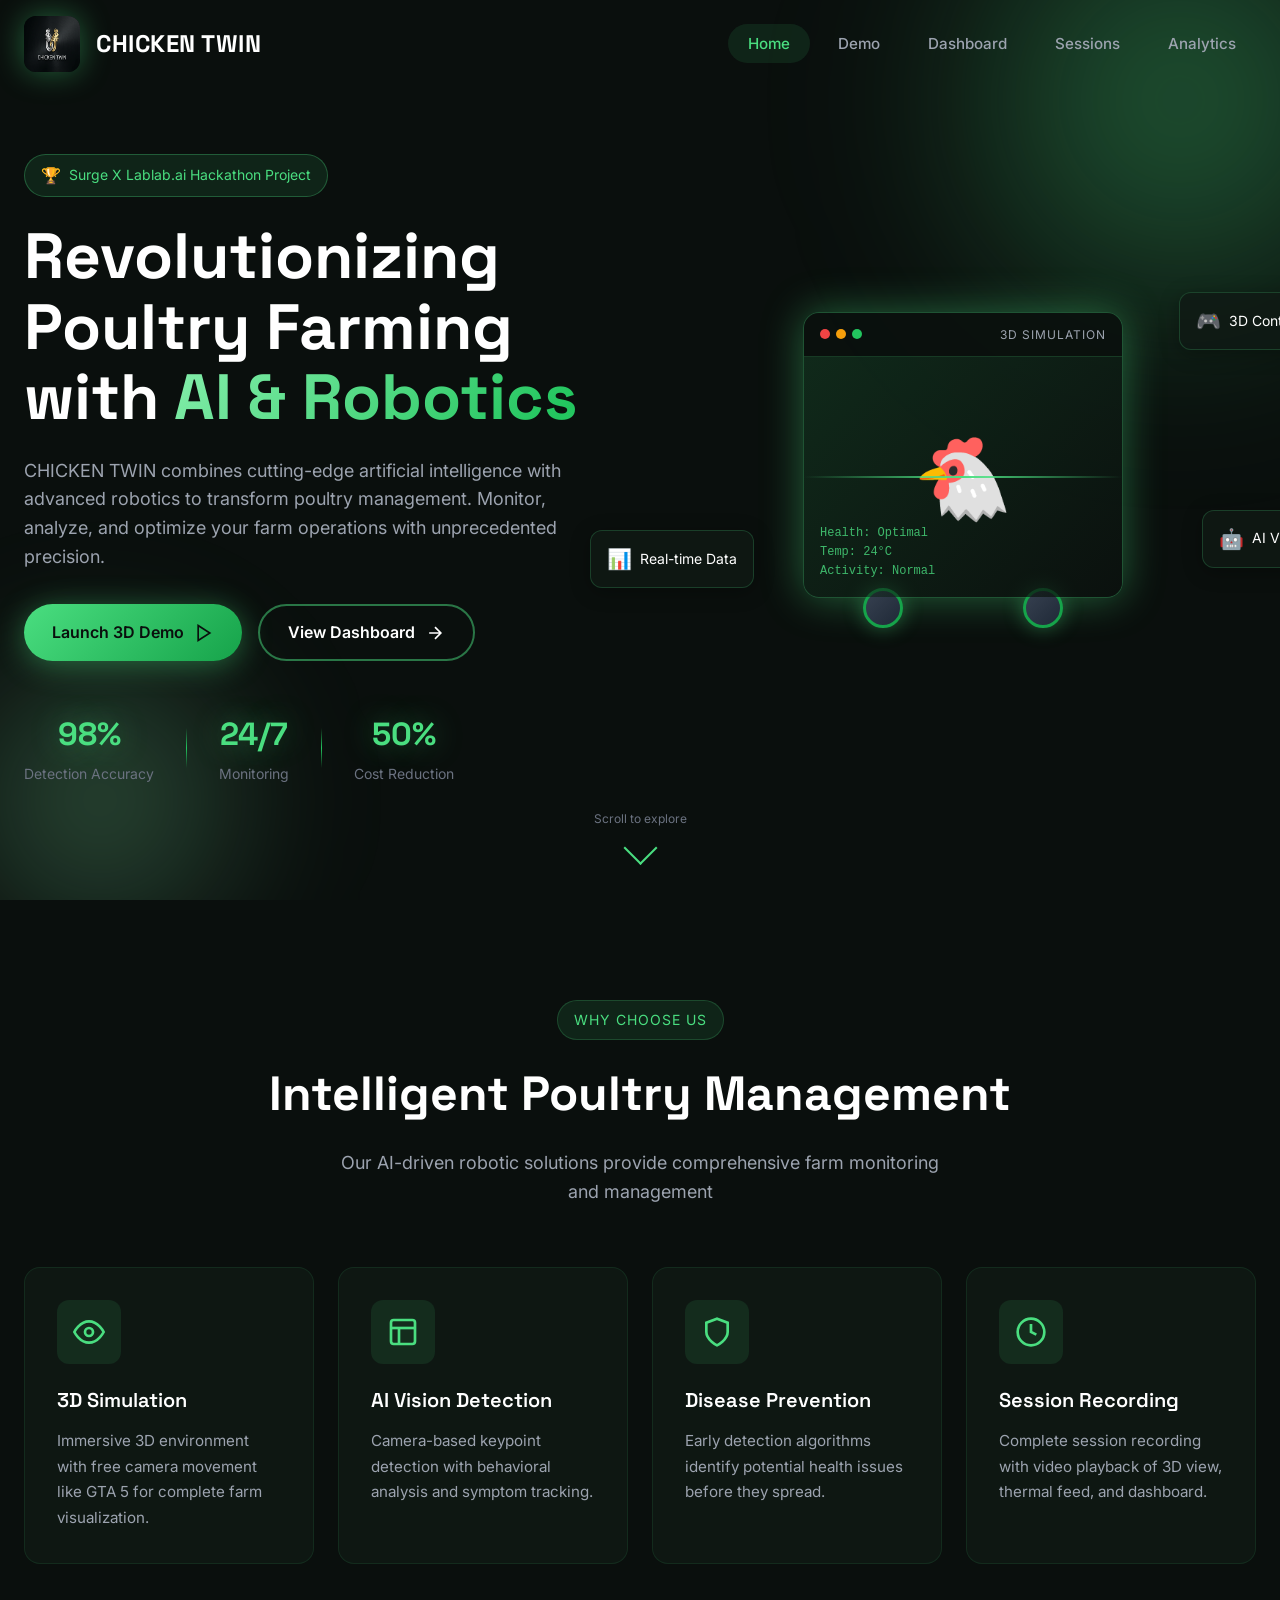
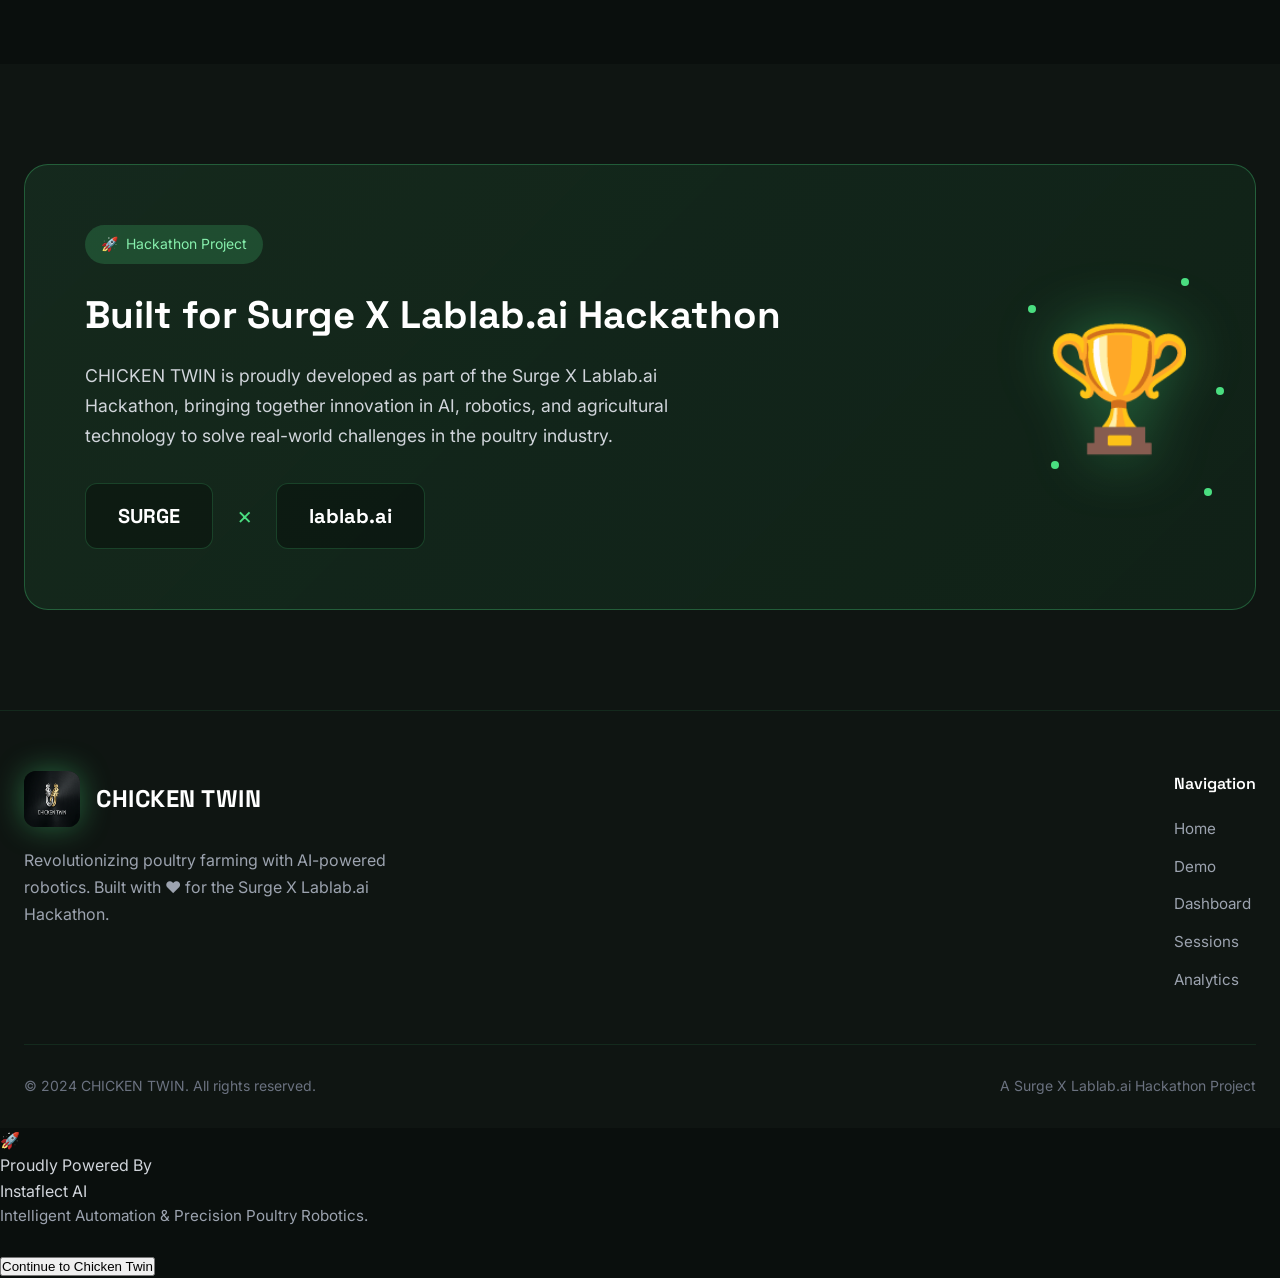
==== commit 68426a62: "Update index.html" ====
--- a/index.html
+++ b/index.html
@@ -289,6 +289,37 @@
             }
         });
     </script>
+
+    <!-- Made by Instaflect AI Popup -->
+    <div class="brand-modal" id="brandModal">
+        <div class="brand-card">
+            <div class="brand-logo-large">🚀</div>
+            <div class="brand-title">Proudly Powered By</div>
+            <div class="brand-name">Instaflect AI</div>
+            <p style="margin-bottom: 24px; color: var(--gray-400); font-size: 0.95rem;">
+                Intelligent Automation & Precision Poultry Robotics.
+            </p>
+            <button class="brand-close" onclick="closeBrandModal()">Continue to Chicken Twin</button>
+        </div>
+    </div>
+
+    <script>
+        function closeBrandModal() {
+            const modal = document.getElementById('brandModal');
+            modal.classList.remove('active');
+            sessionStorage.setItem('instaflect_shown', 'true');
+        }
+
+        document.addEventListener('DOMContentLoaded', () => {
+            // Only show if not shown this session
+            if (!sessionStorage.getItem('instaflect_shown')) {
+                setTimeout(() => {
+                    const modal = document.getElementById('brandModal');
+                    if (modal) modal.classList.add('active');
+                }, 1000);
+            }
+        });
+    </script>
 </body>
 
-</html>+</html>
